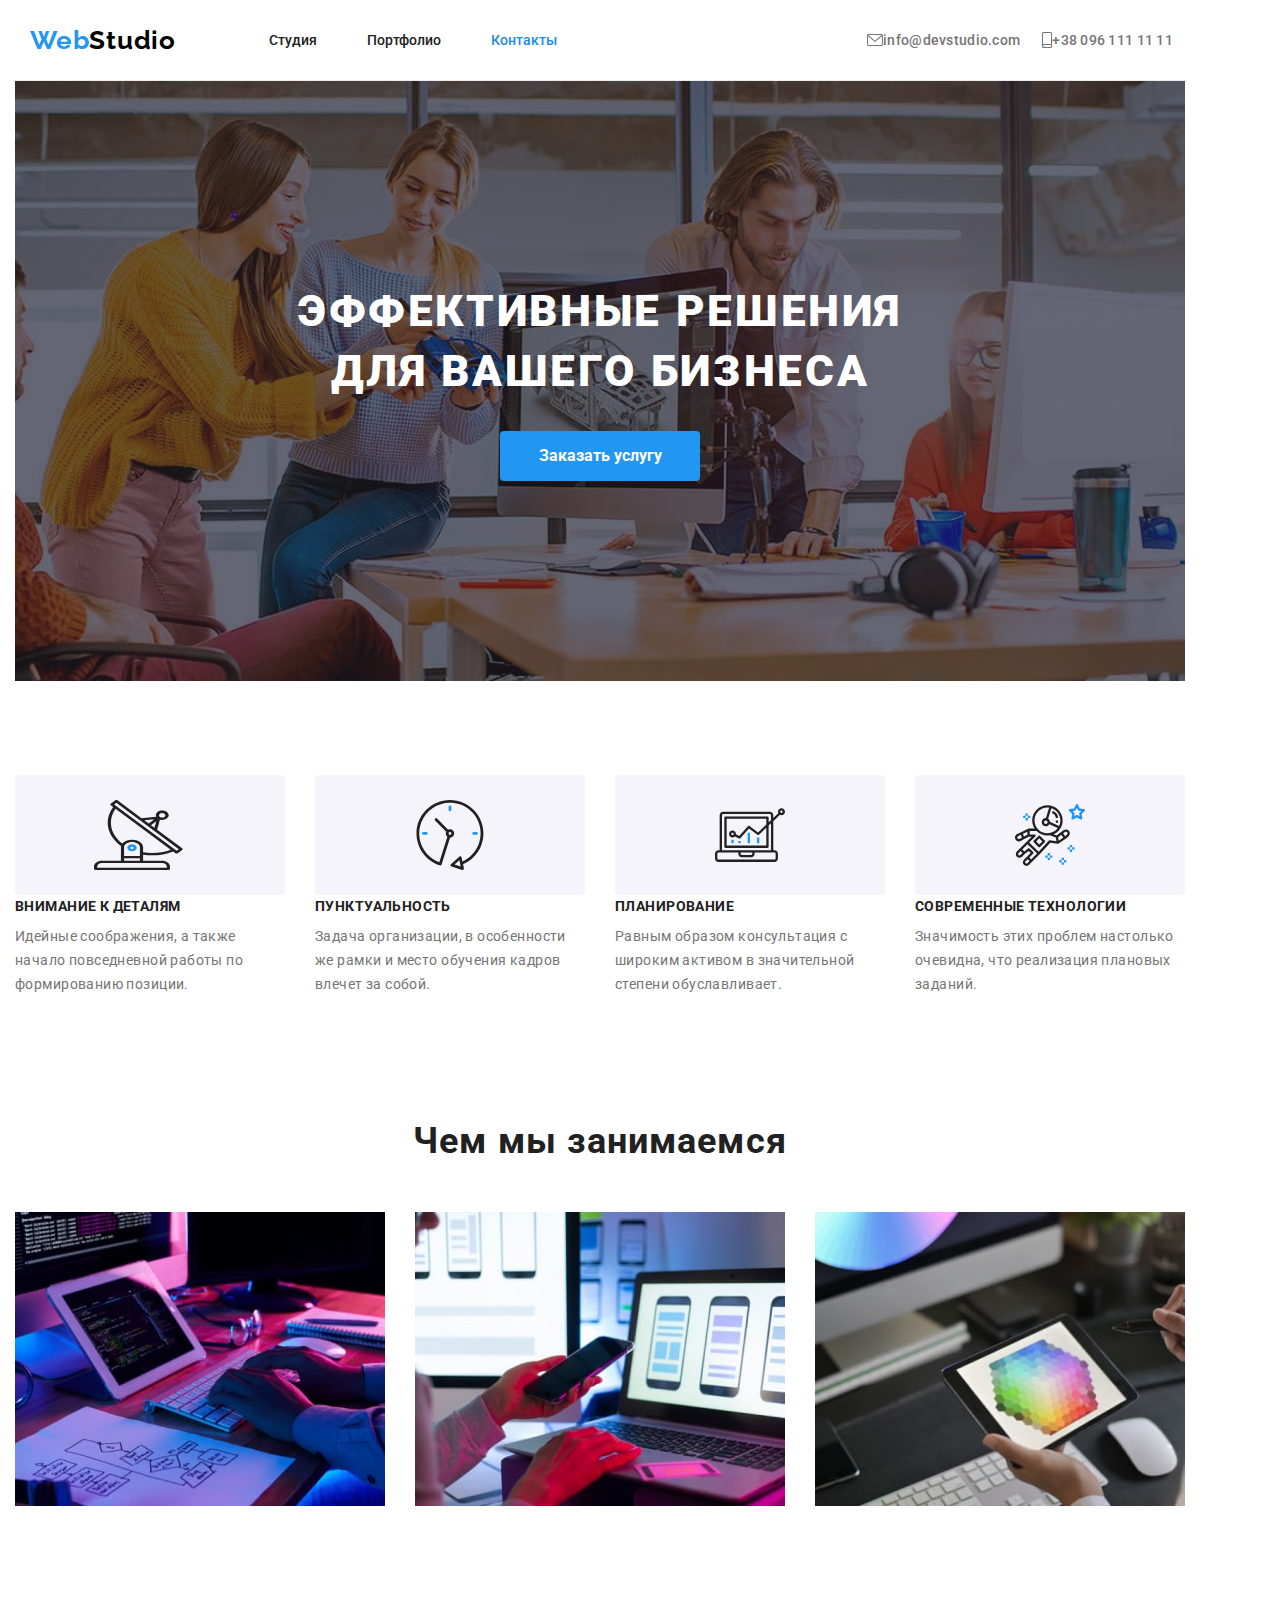
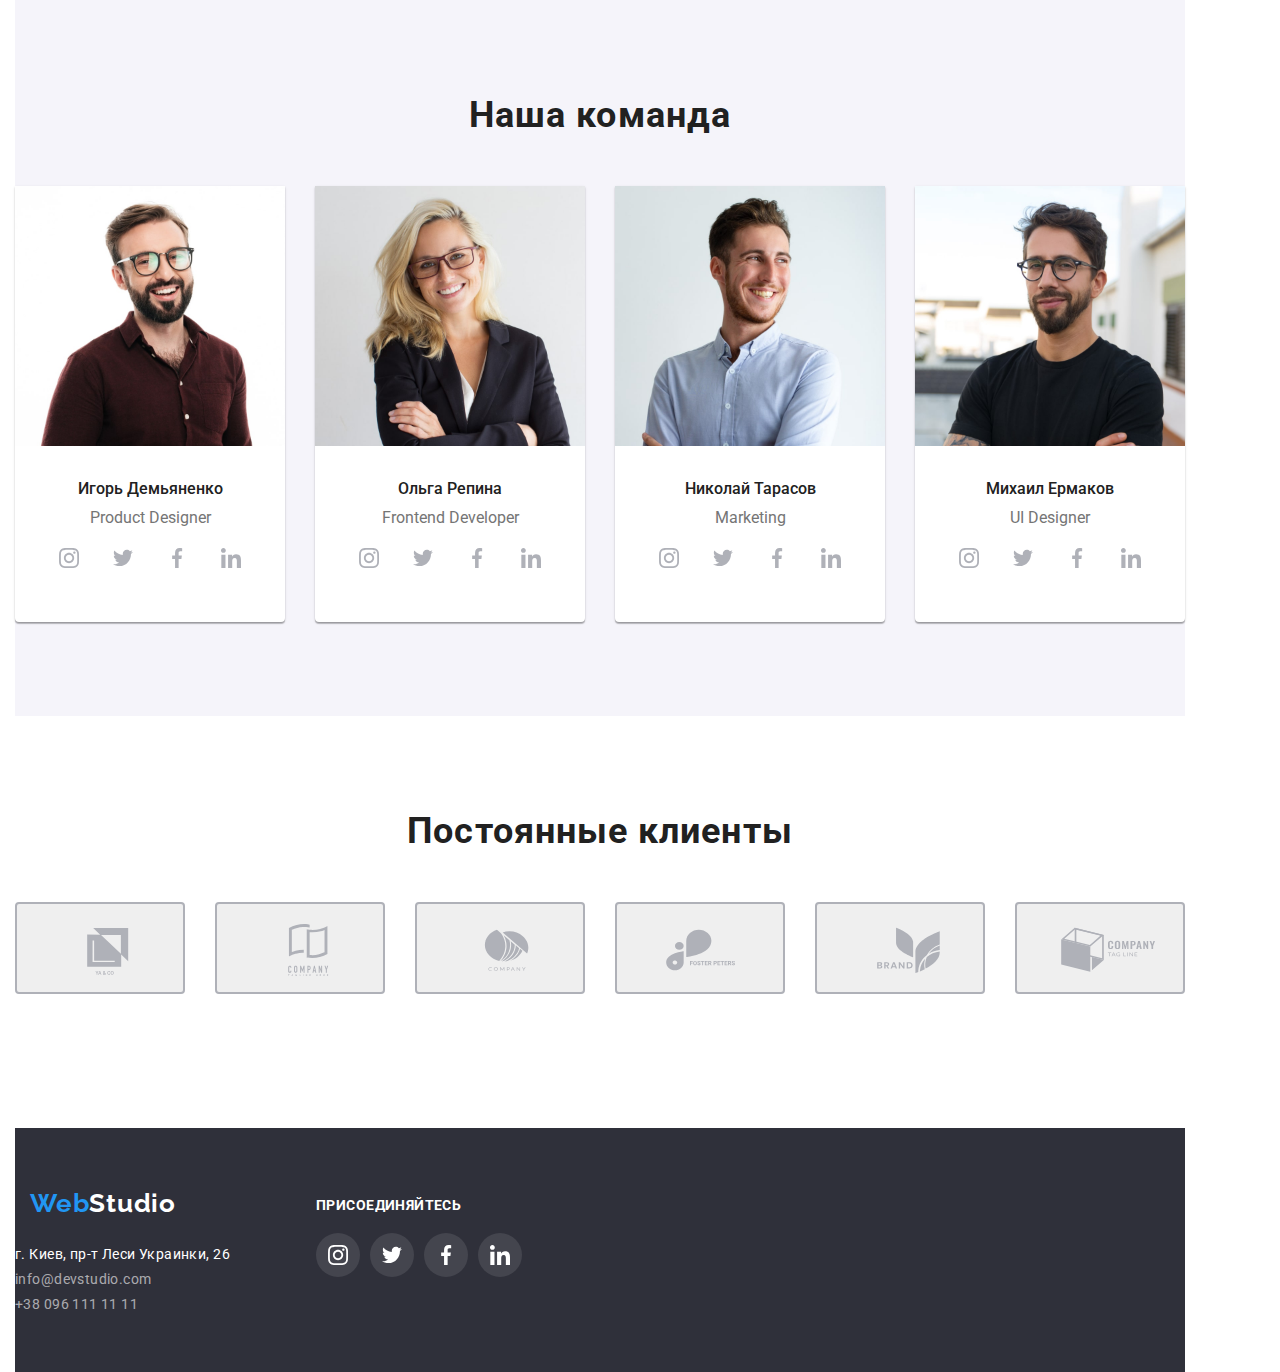
==== index.html @ c0842d00 "Update index.html" ====
<!DOCTYPE html>
<html lang="ru">
  <head>
    <meta charset="UTF-8" />
    <meta http-equiv="X-UA-Compatible" content="IE=edge" />
    <meta name="viewport" content="width=device-width, initial-scale=1.0" />
    <title>Студия</title>
    <link rel="preconnect" href="https://fonts.googleapis.com" />
    <link rel="preconnect" href="https://fonts.gstatic.com" crossorigin />
    <link
      href="https://fonts.googleapis.com/css2?family=Raleway:wght@700&family=Roboto:wght@400;500;700;900&display=swap"
      rel="stylesheet"
    />
    <link
      rel="stylesheet"
      href="https://cdnjs.cloudflare.com/ajax/libs/modern-normalize/1.1.0/modern-normalize.min.css"
      integrity="sha512-wpPYUAdjBVSE4KJnH1VR1HeZfpl1ub8YT/NKx4PuQ5NmX2tKuGu6U/JRp5y+Y8XG2tV+wKQpNHVUX03MfMFn9Q=="
      crossorigin="anonymous"
      referrerpolicy="no-referrer"
    />
    <link rel="stylesheet" href="./css/styles.css" />
    <!--<object type="image/svg+xml" data=".image/icons_old.svg" >  </object> 
    <object type="image/svg+xml" data=".image/icons.svg" >  </object>  --> 
  </head>
  <body>
    <!-- Main section -->
    <header >
  <div class="container">
    <div class="heder">
      <a
        href="https://evolver1.github.io/goit-markup-hw-04/"
        rel="noopener, noindex, nofollow"
        class="logo"
        >Web<span class="logo__text">Studio</span></a
      >
      <nav class="navigait">
        <ul class="list navigation">
          <li class="navigation__li">
            <a class="link navigation__link" href="./index.html" rel="noopener, noindex, nofollow"
              >Студия</a
            >
          </li>
          <li class="navigation__li">
            <a
              class="link navigation__link"
              href="./portfolio.html"
              rel="noopener, noindex, nofollow"
              >Портфолио</a
            >
          </li>
          <li class="navigation__li">
            <a class="link navigation__link" href="" rel="noopener, noindex, nofollow">Контакты</a>
          </li>
        </ul>
      </nav>
      <ul class="list adress">
        <li class="adress__li">
          <div class="adress__logo-char">
          <svg class="adress__logo-m" >
           <use xlink:href="./images/icons.svg#icon-envelope"> </use>
          </svg> 
          <a class="link adress__link" href="mailto:info@devstudio.com">info@devstudio.com</a>
          </div>
        </li>
        <li class="adress__li">
          <div class="adress__logo-char">
          <svg class="adress__logo-tel" >
           <use xlink:href="./images/icons.svg#icon-smartphone"> </use>
          </svg>
          <a class="link adress__link" href="tel:+380961111111">+38 096 111 11 11</a>
          </div>
        </li>
       </ul>
      </div>
      </div>
    </header>
      <main>
      <section >
        <div class="container">
          <div class="hero-ind">
        <h1 class="hero-ind__header">Эффективные решения для вашего бизнеса</h1>
        <button type="button" class="button hero-ind__button">Заказать услугу</button>
       </div>
        </div>
      </section>

      <section>
        <div class="container">
          <div class="aboutus">
        <h2 hidden class="aboutus__main-header">Скрыто</h2>
        <ul class="list aboutus__list">
          <li class="aboutus__li">
            <svg class="aboutus__logo">
           <use xlink:href="./images/icons.svg#icon-Group-1"> </use>
          </svg>
           <h3 class="aboutus__header">Внимание к деталям</h3>
            <p class="aboutus__txt">
              Идейные соображения, а также начало повседневной работы по формированию позиции.
            </p>
          </li>
          <li class="aboutus__li">
            
            <svg class="aboutus__logo">
           <use xlink:href="./images/icons.svg#icon-Group-2"> </use>
          </svg>
            <h3 class="aboutus__header">Пунктуальность</h3>
            <p class="aboutus__txt">
              Задача организации, в особенности же рамки и место обучения кадров влечет за собой.
            </p>
          </li>
          <li class="aboutus__li">
            
            <svg class="aboutus__logo">
           <use xlink:href="./images/icons.svg#icon-Group-3" > </use>
          </svg>
            <h3 class="aboutus__header">Планирование</h3>
            <p class="aboutus__txt">
              Равным образом консультация с широким активом в значительной степени обуславливает.
            </p>
          </li>
          <li class="aboutus__li">
            
          <svg class="aboutus__logo">
          <use xlink:href="./images/icons.svg#icon-Group-4"> </use>
          </svg>
            <h3 class="aboutus__header">Современные технологии</h3>
            <p class="aboutus__txt">
              Значимость этих проблем настолько очевидна, что реализация плановых заданий.
            </p>
          </li>
        </ul>
       </div>
        </div>
      </section>
      <!--sentral section-->
      <section >
        <div class="container">
          <div class="weare">
                 
        <h2 class="weare__main-header">Чем мы занимаемся</h2>
        <ul class="list weare__list">
          <li class="weare__li">
            <img
              class="image"
              src="./images/box-1-min.jpg"
              alt="Разработка программного обеспечения"
              width="370"
              height="249"
            />
          </li>
          <li class="weare__li">
            <img
              class="image"
              src="./images/box-2-min.jpg"
              alt="Тестирование мобильного приложения"
              width="370"
              height="249"
            />
          </li class="weare__li">
          <li>
            <img
              class="image"
              src="./images/box-3-min.jpg"
              alt="Работа с палитрой"
              width="370"
              height="249"
            />
          </li class="weare__li">
                </ul>
        </div>
        </div>
      </section>
      <section>
        <div class="container">
          <div class="our-team">
              <h2 class="our-team__main-header">Наша команда</h2>
        <ul class="list our-team__list">
          <li class="our-team__li">
            <img src="./images/img_1-min.jpg" alt="Игорь Демьяненко" width="270" height="260" />
            <h3 class="our-team__header">Игорь Демьяненко</h3>
            <p lang="en" class="our-team__txt">Product Designer</p>
            <div class="social-links">
            <ul class="list social-links__Button-list">
              <li class=" social-links__Button-li">
                <button type="button" class="button  social-links__button">
                  <svg class=" social-links__logo">
                  <use xlink:href="./images/icons.svg#icon-ellipse-1"> </use>
                  </svg>
                </button>
              </li>
              <li class=" social-links__Button-li">
                <button type="button" class="button  social-links__button">
                  <svg class=" social-links__logo">
                  <use xlink:href="./images/icons.svg#icon-ellipse-2"> </use>
                  </svg>
                </button>
              </li>
              <li class=" social-links__Button-li">
                <button type="button" class="button  social-links__button">
                  <svg class=" social-links__logo">
                  <use xlink:href="./images/icons.svg#icon-ellipse-3"> </use>
                  </svg>
                </button>
              </li>
              <li class=" social-links__Button-li">
                <button type="button" class="button  social-links__button">
                  <svg class=" social-links__logo">
                  <use xlink:href="./images/icons.svg#icon-ellipse-4"> </use>
                  </svg>
                </button>
              </li>
            </ul>
            </div>
          </li>
          <li class="our-team__li">
            <img src="./images/img_2-min.jpg" alt="Ольга Репина" width="270" height="260" />
            <h3 class="our-team__header">Ольга Репина</h3>
            <p lang="en" class="our-team__txt">Frontend Developer</p>
            <div class="social-links">
            <ul class="list social-links__Button-list">
              <li class=" social-links__Button-li">
                <button type="button" class="button  social-links__button">
                  <svg class=" social-links__logo">
                  <use xlink:href="./images/icons.svg#icon-ellipse-1"> </use>
                  </svg>
                </button>
              </li>
              <li class=" social-links__Button-li">
                <button type="button" class="button  social-links__button">
                  <svg class=" social-links__logo">
                  <use xlink:href="./images/icons.svg#icon-ellipse-2"> </use>
                  </svg>
                </button>
              </li>
              <li class=" social-links__Button-li">
                <button type="button" class="button  social-links__button">
                  <svg class=" social-links__logo">
                  <use xlink:href="./images/icons.svg#icon-ellipse-3"> </use>
                  </svg>
                </button>
              </li>
              <li class=" social-links__Button-li">
                <button type="button" class="button  social-links__button">
                  <svg class=" social-links__logo">
                  <use xlink:href="./images/icons.svg#icon-ellipse-4"> </use>
                  </svg>
                </button>
              </li>
            </ul>
            </div>
          </li>
          <li class="our-team__li">
            <img src="./images/img_3-min.jpg" alt="Николай Тарасов" width="270" height="260" />
            <h3 class="our-team__header">Николай Тарасов</h3>
            <p lang="en" class="our-team__txt">Marketing</p>
            <div class="social-links">
            <ul class="list social-links__Button-list">
              <li class=" social-links__Button-li">
                <button type="button" class="button  social-links__button">
                  <svg class=" social-links__logo">
                  <use xlink:href="./images/icons.svg#icon-ellipse-1"> </use>
                  </svg>
                </button>
              </li>
              <li class=" social-links__Button-li">
                <button type="button" class="button  social-links__button">
                  <svg class=" social-links__logo">
                  <use xlink:href="./images/icons.svg#icon-ellipse-2"> </use>
                  </svg>
                </button>
              </li>
              <li class=" social-links__Button-li">
                <button type="button" class="button  social-links__button">
                  <svg class=" social-links__logo">
                  <use xlink:href="./images/icons.svg#icon-ellipse-3"> </use>
                  </svg>
                </button>
              </li>
              <li class=" social-links__Button-li">
                <button type="button" class="button  social-links__button">
                  <svg class=" social-links__logo">
                  <use xlink:href="./images/icons.svg#icon-ellipse-4"> </use>
                  </svg>
                </button>
              </li>
            </ul>
            </div>
          </li>
          <li class="our-team__li">
            <img src="./images/img_4-min.jpg" alt="Михаил Ермаков" width="270" height="260" />
            <h3 class="our-team__header">Михаил Ермаков</h3>
            <p lang="en" class="our-team__txt">UI Designer</p>
            <div class="social-links">
            <ul class="list social-links__Button-list">
              <li class=" social-links__Button-li">
                <button type="button" class="button  social-links__button">
                  <svg class=" social-links__logo">
                  <use xlink:href="./images/icons.svg#icon-ellipse-1"> </use>
                  </svg>
                </button>
              </li>
              <li class=" social-links__Button-li">
                <button type="button" class="button  social-links__button">
                  <svg class=" social-links__logo">
                  <use xlink:href="./images/icons.svg#icon-ellipse-2"> </use>
                  </svg>
                </button>
              </li>
              <li class=" social-links__Button-li">
                <button type="button" class="button  social-links__button">
                  <svg class=" social-links__logo">
                  <use xlink:href="./images/icons.svg#icon-ellipse-3"> </use>
                  </svg>
                </button>
              </li>
              <li class=" social-links__Button-li">
                <button type="button" class="button  social-links__button">
                  <svg class=" social-links__logo">
                  <use xlink:href="./images/icons.svg#icon-ellipse-4"> </use>
                  </svg>
                </button>
              </li>
            </ul>
            </div>
          </li>
        </ul>
        </div>
        </div>
      </section>
      <section>
        <div class="container">
          <div class="our-clents">
            <h2 class="our-clents__main-header">Постоянные клиенты</h2>
            <ul class="list our-clents__Button-list">
              <li class="our-clents__Button-li">
                <button type="button" class="button our-clents__button">
                  <svg class="our-clents__logo">
                  <use xlink:href="./images/icons.svg#icon-Client-1"> </use>
                  </svg>
                </button>
              </li>
              <li class="our-clents__Button-li">
                <button type="button" class="button our-clents__button">
                  <svg class="our-clents__logo">
                  <use xlink:href="./images/icons.svg#icon-Client-2"> </use>
                  </svg>
                </button>
              </li>
              <li class="our-clents__Button-li">
                <button type="button" class="button our-clents__button">
                  <svg class="our-clents__logo">
                  <use xlink:href="./images/icons.svg#icon-Client-3"> </use>
                  </svg>
                </button>
              </li>
              <li class="our-clents__Button-li">
                <button type="button" class="button our-clents__button">
                  <svg class="our-clents__logo">
                  <use xlink:href="./images/icons.svg#icon-Client-4"> </use>
                  </svg>
                </button>
              </li>
              <li class="our-clents__Button-li">
                <button type="button" class="button our-clents__button">
                  <svg class="our-clents__logo">
                  <use xlink:href="./images/icons.svg#icon-Client-5"> </use>
                  </svg>
                </button>
              </li>
              <li class="our-clents__Button-li">
                <button type="button" class="button our-clents__button">
                  <svg class="our-clents__logo">
                  <use xlink:href="./images/icons.svg#icon-Client-6"> </use>
                  </svg>
                </button>
              </li>
            </ul>
            </div>
              </div>
      </section>
    </main>
    <footer>
      <div class="container">
         <Div class="futer-sec">
           <Div class="futer-sec__cont">
           <Div class="futer-sec__adr-cont">
       <a
        href="https://evolver1.github.io/goit-markup-hw-04/"
        rel="noopener, noindex, nofollow"
        class="logo"
        >Web<span class="logo__text-footer">Studio</span></a
      >
      <address class="adr">
        <ul class="list adress-foot">
          <li class="adress-foot__li">
            <a
              class="link adress-foot__adr"
              href="https://goo.gl/maps/tgrZYvGDTSjo1i289"
              target="_blank"
              rel="noopener, noindex, nofollow"
              >г. Киев, пр-т Леси Украинки, 26
            </a>
          </li>
          <li class="adress-foot__li">
            <a class="link adress-foot__link" href="mailto:info@devstudio.com"
              >info@devstudio.com</a
            >
          </li>
          <li class="adress-foot__li">
            <a class="link adress-foot__link" href="tel:+380961111111">+38 096 111 11 11</a>
          </li>
        </ul>
      </address>
      </Div>

          <div class="social-links-foot">
            <h2 class="social-links-foot__header" >присоединяйтесь</h2>
            <ul class="list social-links-foot__Button-list">
              <li class=" social-links-foot__Button-li">
                <button type="button" class="button  social-links-foot__button">
                  <svg class=" social-links-foot__logo">
                  <use xlink:href="./images/icons.svg#icon-ellipse-1"> </use>
                  </svg>
                </button>
              </li>
              <li class=" social-links-foot__Button-li">
                <button type="button" class="button  social-links-foot__button">
                  <svg class=" social-links-foot__logo">
                  <use xlink:href="./images/icons.svg#icon-ellipse-2"> </use>
                  </svg>
                </button>
              </li>
              <li class=" social-links-foot__Button-li">
                <button type="button" class="button  social-links-foot__button">
                  <svg class=" social-links-foot__logo">
                  <use xlink:href="./images/icons.svg#icon-ellipse-3"> </use>
                  </svg>
                </button>
              </li>
              <li class=" social-links-foot__Button-li">
                <button type="button" class="button  social-links-foot__button">
                  <svg class=" social-links-foot__logo">
                  <use xlink:href="./images/icons.svg#icon-ellipse-4"> </use>
                  </svg>
                </button>
              </li>
            </ul>
            </Div>
          </div>
          </Div>
      </div>
    </footer>
  </body>
</html>
---- css/styles.css ----
:root {
  --nav-links-color: #212121;
  --contact-links-color: #757575;
  --focus-color: #2196f3;
  --button-txt-focus-col: #ffffff;
  --logo-color: #000000;
  --hero-backgr: #2f303a;
  --our-team-backgr: #f5f4fa;
  --footr-link: rgba(255, 255, 255, 0.6);
  --button-hiro-focus: #188ce8;
  --border-line: #ececec;
  --ico-color: #afb1b8;
  --social-links-foot_color: rgba(255, 255, 255, 0.1);
}
html {
  box-sizing: border-box;
}
*,
*::before,
*::after {
  box-sizing: inherit;
}

Body {
  font-family: 'Roboto', sans-serif;
  color: var(--contact-links-color);
  font-size: 14px;
  font-weight: 400;
  margin: 0;
}
/* background-color: var(--button-txt-focus-col); */

h1 {
  margin: 0px 0px 0px 0px;
}
h2 {
  margin: 0px 0px 0px 0px;
}
h3 {
  margin: 0px 0px 0px 0px;
}
h4 {
  margin: 0px 0px 0px 0px;
}
p {
  margin: 0px 0px 0px 0px;
}

section {
  margin: 0px 0px 0px 0px;
}

.container {
  width: 1200px;
  margin: 0 0;
  padding-left: 15px;
  padding-right: 15px;
}

.link {
  text-decoration: none;
}

.list {
  list-style-type: none;
  padding: 0;
  margin: 0;
}

.image {
  display: block;
  max-width: 100%;
  height: auto;
}

.button {
  cursor: pointer;
  font-family: 'Roboto';
  border: none;
  text-decoration: none;
  display: inline-block;
  font-style: normal;
  font-size: 16px;
  text-align: center;
  border-radius: 4px;
  transition-duration: 0.4s;
}

.heder {
  display: flex;
  flex-direction: row;
  align-items: center;
  border-bottom: 1px solid var(--border-line);
}

.heder:last-child {
  margin-left: auto;
}

.adress {
  display: flex;
  flex-direction: row;
  align-items: center;
  text-decoration: none;
  font-style: normal;
  margin-left: auto;
}

.adress__li {
  margin-right: 12px;
}

.adress__link {
  color: var(--contact-links-color);
  font-weight: 500;
  letter-spacing: 0.02em;
}
.adress__logo-char {
  display: flex;
  align-items: center;
}

.adress__logo-m {
  width: 16px;
  height: 12px;
  fill: var(--contact-links-color);
  margin-left: 10px;
}

.adress__logo-tel {
  width: 10px;
  height: 16px;
  fill: var(--contact-links-color);
  margin-left: 10px;
}

.adress__link:hover,
.adress__link:focus {
  color: var(--focus-color);
}

.adress__link:visited {
  color: var(--button-hiro-focus);
}

.adress-footer {
}

.navigait {
  display: flex;
}

.navigation {
  display: flex;
  flex-direction: row;
  align-items: center;
}

.navigation__li {
  margin-right: 50px;
}

.navigation__li:last-child {
  margin-right: 0px;
}

.navigation__link {
  display: block;
  color: var(--nav-links-color);
  font-weight: 500;
  padding-top: 32px;
  padding-bottom: 32px;
}

.navigation__link:hover,
.navigation__link:focus {
  color: var(--focus-color);
}

.navigation__link:visited {
  color: var(--button-hiro-focus);
}

.hero-ind {
  background-image: linear-gradient(rgba(47, 48, 58, 0.4), rgba(47, 48, 58, 0.4)),
    url('/images/hero-min.jpg');
  background-position: center;
  background-size: 1600px;
  text-align: center;
  padding-top: 200px;
  padding-bottom: 200px;
}

.hero-ind__header {
  width: 696px;
  font-weight: 900;
  font-size: 44px;
  line-height: 60px;
  letter-spacing: 0.06em;
  text-transform: uppercase;
  color: var(--button-txt-focus-col);
  text-transform: uppercase;
  margin-bottom: 30px;
  margin-left: auto;
  margin-right: auto;
}

.hero-ind__button {
  width: 200px;
  height: 50px;
  background: var(--focus-color);
  color: var(--button-txt-focus-col);
  font-weight: 700;
  line-height: 30px;
}

.hero-ind__button:hover,
.hero-ind__button:focus {
  background: var(--button-hiro-focus);
  color: var(--nav-links-color);
}

.weare {
  padding-bottom: 94px;
  padding-top: 0px;
}
.weare__main-header {
  font-weight: 700;
  font-size: 36px;
  line-height: 42px;
  letter-spacing: 0.03em;
  color: var(--nav-links-color);
  text-align: center;
  margin-bottom: 50px;
}

.weare__list {
  display: flex;
  align-items: center;
}

.weare__li {
  margin-right: 30px;
}

.weare__li:last-child {
  margin-right: auto;
}

.aboutus {
  padding-top: 94px;
  padding-bottom: 94px;
}

.aboutus__logo-cont {
}

.aboutus__logo {
  height: 120px;
  width: 270px;
}

.aboutus__list {
  display: flex;
  flex-direction: row;
  align-items: center;
}
.aboutus__list:last-child {
  margin-right: auto;
}
.aboutus__header {
  font-weight: 700;
  font-size: 14px;
  line-height: 16px;
  letter-spacing: 0.03em;
  text-transform: uppercase;
  color: var(--nav-links-color);
  text-transform: uppercase;
  margin-bottom: 10px;
}
.aboutus__txt {
  line-height: 24px;
  letter-spacing: 0.03em;
}
.aboutus__li {
  margin-right: 30px;
  height: 251px;
  width: 270px;
}
.aboutus__li:last-child {
  margin-right: auto;
}

.our-team {
  background-color: var(--our-team-backgr);
  padding-top: 94px;
  padding-bottom: 94px;
}
.our-team__list {
  display: flex;
  flex-direction: row;
  align-items: center;
}
.our-team__li {
  background-color: var(--button-txt-focus-col);
  margin-right: 30px;
  padding-bottom: 30px;
  box-shadow: 0px 1px 3px rgba(0, 0, 0, 0.12), 0px 1px 1px rgba(0, 0, 0, 0.14),
    0px 2px 1px rgba(0, 0, 0, 0.2);
  border-radius: 0px 0px 4px 4px;
}
.our-team__li:last-child {
  margin-right: auto;
}

.our-team__main-header {
  font-weight: 700;
  font-size: 36px;
  line-height: 42px;
  text-align: center;
  letter-spacing: 0.03em;
  color: var(--nav-links-color);
  margin-bottom: 50px;
}

.our-team__header {
  font-weight: 500;
  font-size: 16px;
  line-height: 19px;
  color: var(--nav-links-color);
  text-align: center;
  margin-top: 30px;
}

.our-team__txt {
  font-size: 16px;
  line-height: 19px;
  text-align: center;
  margin-top: 10px;
}

.our-clents {
  padding-top: 94px;
  padding-bottom: 94px;
}

.our-clents__main-header {
  font-weight: 700;
  font-size: 36px;
  line-height: 42px;
  text-align: center;
  letter-spacing: 0.03em;
  color: var(--nav-links-color);
  margin-bottom: 50px;
}

.our-clents__Button-list {
  display: flex;
  align-items: center;
  margin-bottom: 34px;
}
.our-clents__Button-li {
  margin-right: 30px;
}

.our-clents__Button-li:first-child {
  margin-left: auto;
}

.our-clents__Button-li:last-child {
  margin-right: auto;
}

.our-clents__logo {
  width: 170px;
  height: 92px;
  fill: var(--ico-color);
  transition-duration: 0.4s;
}

.our-clents__logo:hover {
  fill: var(--focus-color);
}
.our-clents__button {
  width: 170px;
  height: 92px;
  border: 2px solid var(--ico-color);
}

.our-clents__button:hover,
.our-clents__button:focus {
  border: 2px solid var(--focus-color);
}

/* Social-links */

.social-links {
  padding-top: 9px;
  padding-bottom: 9px;
}

.social-links__Button-list {
  display: flex;
  align-items: center;
  /* margin-bottom: 34px; */
}
.social-links__Button-li {
  margin-right: 10px;
}

.social-links__Button-li:first-child {
  margin-left: auto;
}

.social-links__Button-li:last-child {
  margin-right: auto;
}

.social-links__logo {
  width: 44px;
  height: 44px;
  fill: var(--ico-color);
  transition-duration: 0.4s;
}

.social-links__logo:hover {
  fill: var(--button-txt-focus-col);
}
.social-links__button {
  width: 44px;
  height: 44px;
  border-radius: 22px;
  padding: 0px 0px;
  background-color: var(--button-txt-focus-col);
}

.social-links__button:hover,
.social-links__button:focus {
  background-color: var(--focus-color);
}

/*.our-progects {
}*/

.our-progects {
  padding-top: 94px;
  padding-bottom: 94px;
}

.our-progects__Button-list {
  display: flex;
  align-items: center;
  margin-bottom: 34px;
}
.our-progects__Button-li {
  margin-right: 8px;
}

.our-progects__Button-li:first-child {
  margin-left: auto;
}

.our-progects__Button-li:last-child {
  margin-right: auto;
}
.our-progects__body {
  display: flex;
  flex-direction: column;
}

.our-progects__button {
  font-weight: 500;
  padding: 6px 22px;
  line-height: 26px;
}

.our-progects__button:hover,
.our-progects__button:focus {
  background: var(--focus-color);
  color: var(--button-txt-focus-col);
}

.our-progects__img-list {
  display: flex;
  flex-direction: row;
  margin-bottom: 30px;
}

.our-progects__img-list:last-child {
  margin-bottom: 0px;
}

.our-progects__img-li {
  height: 370px;
  width: 404px;
  margin-right: 30px;
}
.our-progects__img-li:last-child {
  margin-right: auto;
}

.our-progects__header {
  font-weight: 700;
  font-size: 18px;
  line-height: 36px;
  letter-spacing: 0.06em;
  color: var(--nav-links-color);
  margin-top: 20px;
}
.our-progects__txt {
  font-size: 16px;
  line-height: 30px;
  margin-top: 4px;
}

.logo {
  font-family: 'Raleway';
  font-style: normal;
  font-weight: 700;
  font-size: 26px;
  line-height: 31px;
  letter-spacing: 0.03em;
  color: var(--focus-color);
  text-decoration: none;
  display: flex;
  margin-right: 93px;
  margin-left: 15px;
}
.logo__text {
  color: var(--logo-color);
}

.logo__text-footer {
  color: var(--button-txt-focus-col);
}

/* futer-sec__cont */

.futer-sec {
  background-color: var(--hero-backgr);
  padding-top: 60px;
  padding-bottom: 60px;
}
.futer-sec__cont {
  display: flex;
  flex-direction: row;
}

.futer-sec__adr-cont {
  width: 231px;
  margin-right: 70px;
}

.adr {
  text-decoration: none;
  font-style: normal;
  letter-spacing: 0.03em;
  padding-top: 27px;
}

.adress-foot__link {
  color: var(--footr-link);
}

.adress-foot__link:hover,
.adress-foot__link:focus {
  color: var(--focus-color);
}

.adress-foot__adr {
  color: var(--button-txt-focus-col);
}

.adress-foot__adr:hover,
.adress-foot__adr:focus {
  color: var(--focus-color);
}

.nav-links {
  list-style-type: none;
}
.adress-foot__li {
  margin-bottom: 9px;
}
.adress-foot__li:last-child {
  margin-bottom: auto;
}

/* Social-links-foot */

.social-links-foot {
  padding-top: 9px;
  padding-bottom: 9px;
  width: 206px;
}

.social-links-foot__header {
  font-weight: 700;
  font-size: 14px;
  line-height: 16px;
  letter-spacing: 0.03em;
  text-transform: uppercase;
  color: var(--button-txt-focus-col);
  margin-bottom: 20px;
}

.social-links-foot__Button-list {
  display: flex;
  align-items: center;
  /* margin-bottom: 34px; */
}
.social-links-foot__Button-li {
  margin-right: 10px;
}

.social-links-foot__Button-li:first-child {
  margin-left: auto;
}

.social-links-foot__Button-li:last-child {
  margin-right: auto;
}

.social-links-foot__logo {
  width: 44px;
  height: 44px;
  fill: var(--button-txt-focus-col);
  transition-duration: 0.4s;
}

/* .social-links-foot__logo:hover {
  fill: var(--button-txt-focus-col);
} */
.social-links-foot__button {
  width: 44px;
  height: 44px;
  border-radius: 22px;
  padding: 0px 0px;
  background-color: var(--social-links-foot_color);
}

.social-links-foot__button:hover,
.social-links-foot__button:focus {
  background-color: var(--focus-color);
}
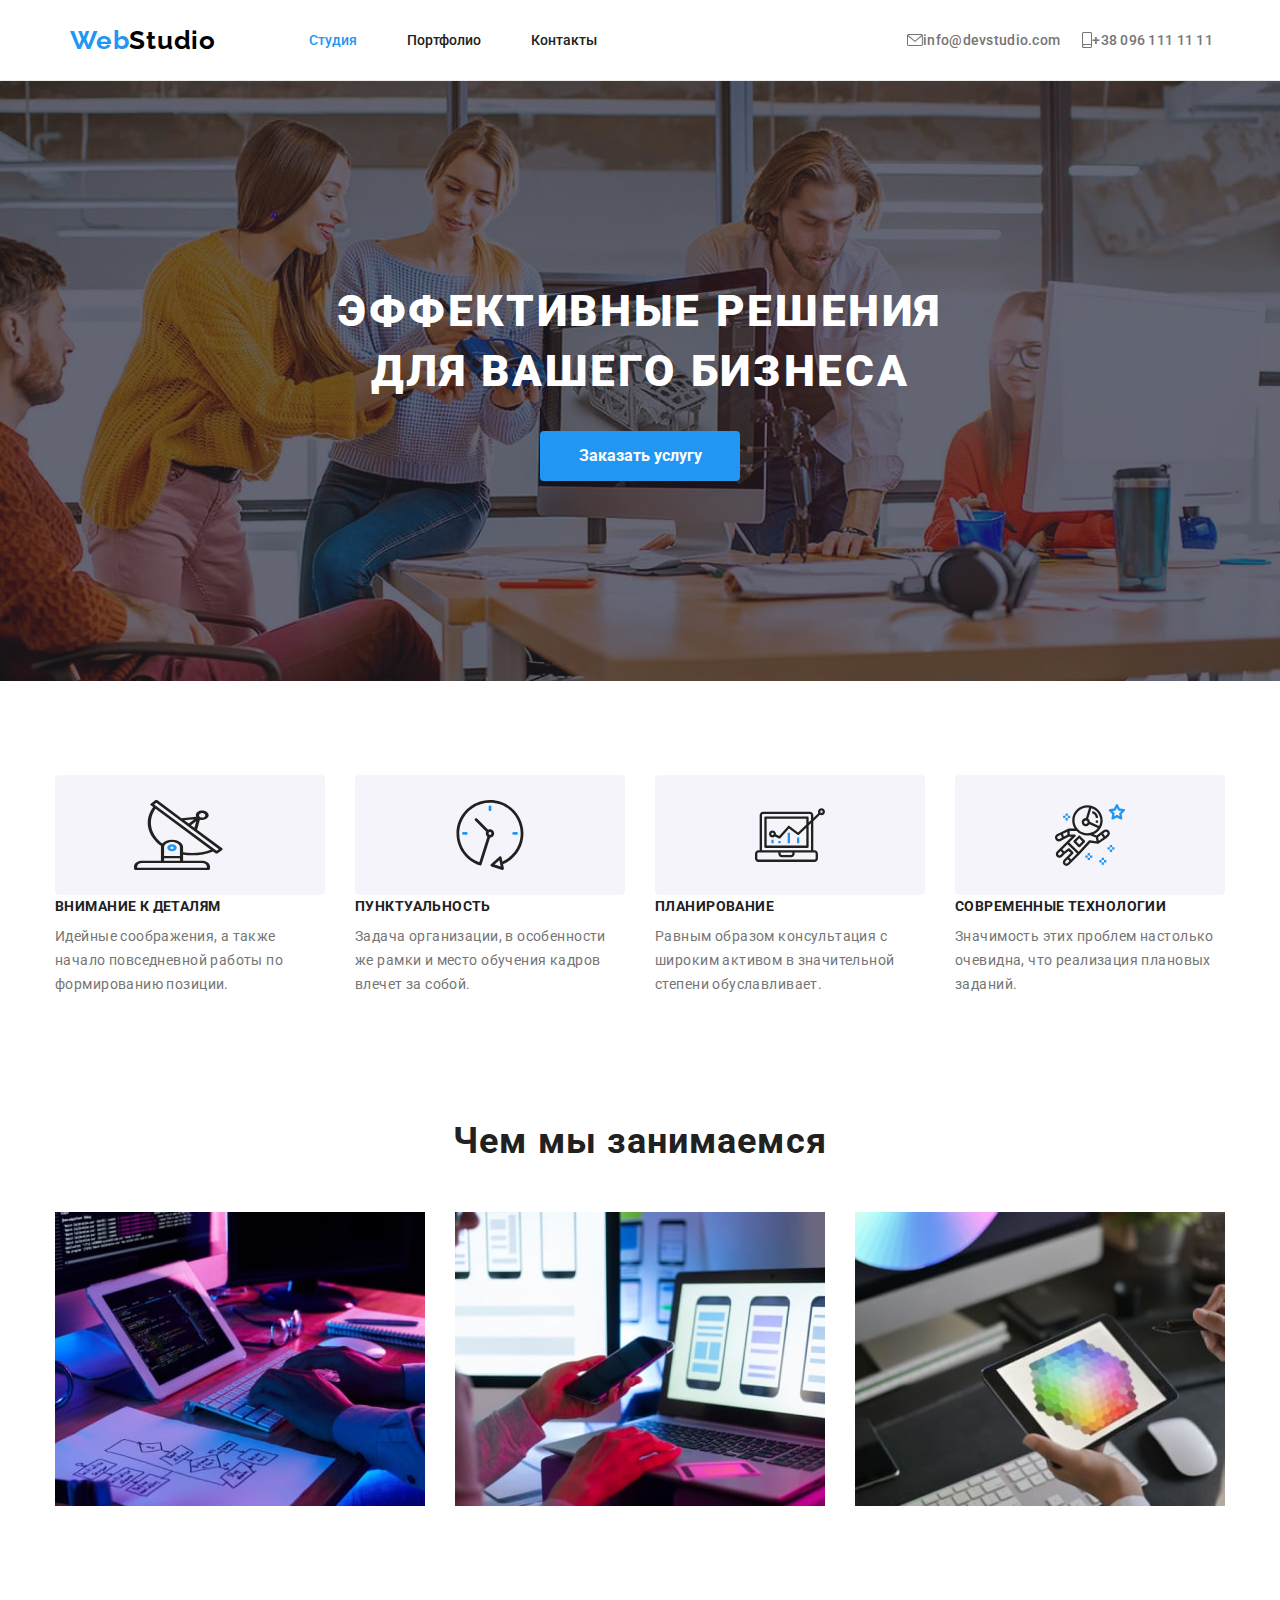
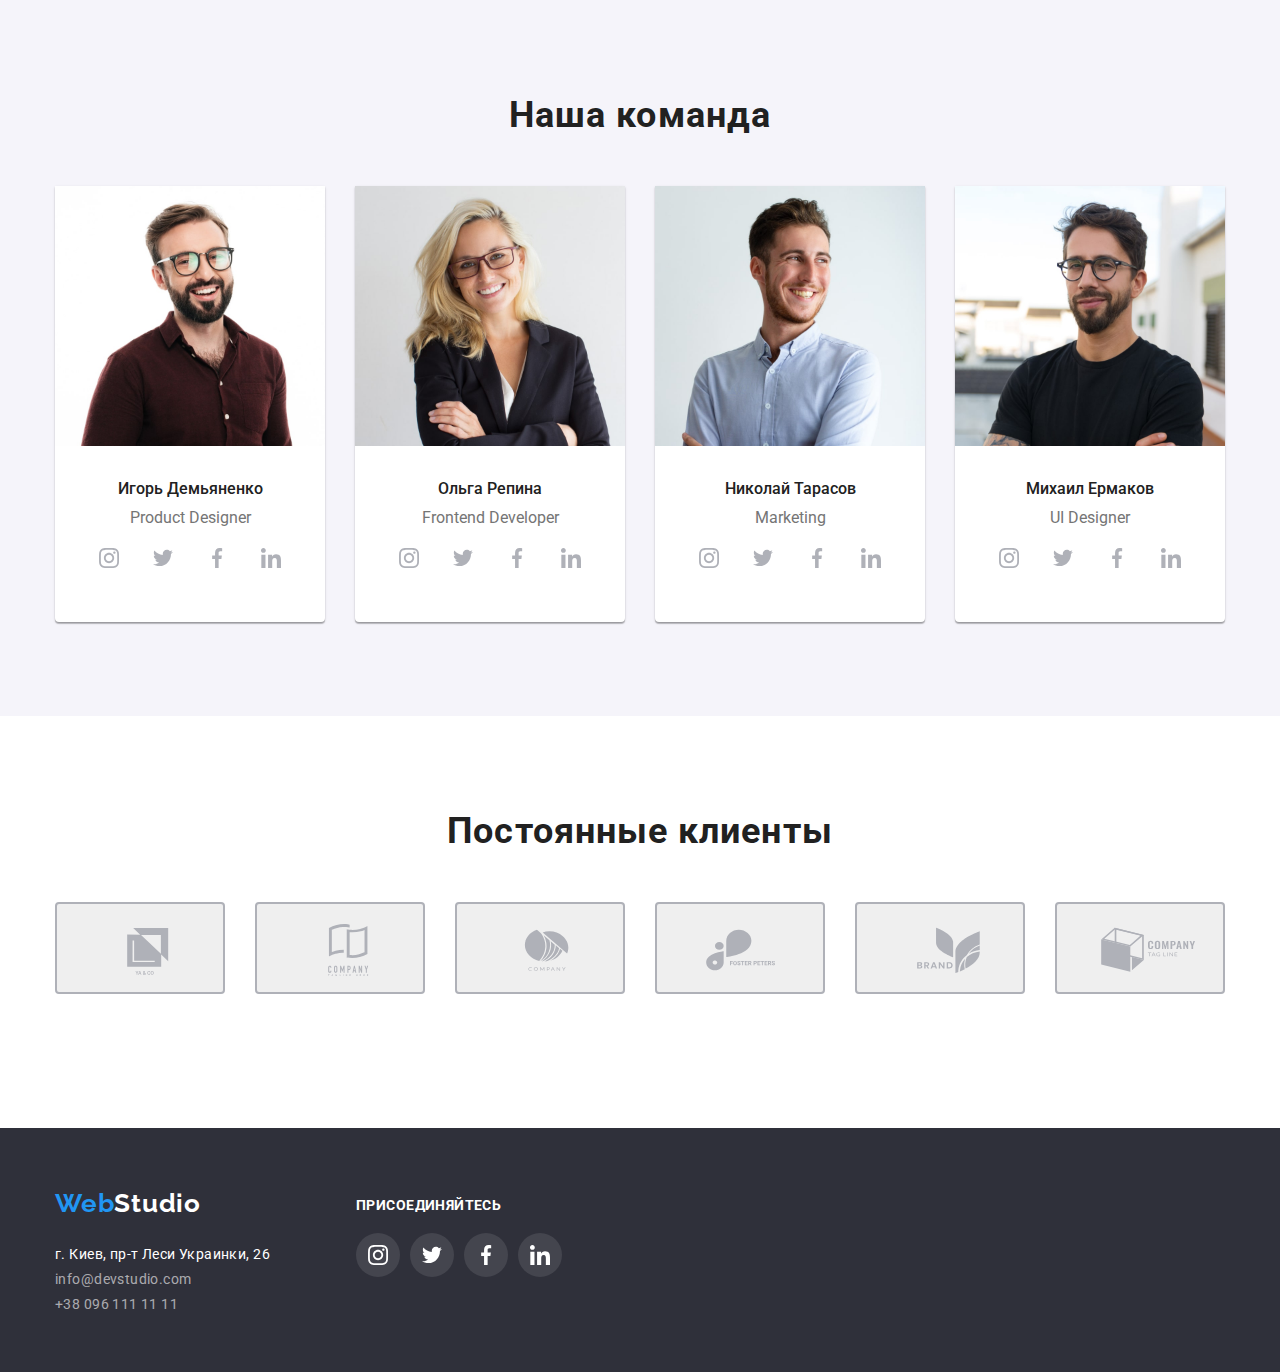
==== commit 846557cb: "2nd init" ====
--- a/index.html
+++ b/index.html
@@ -20,311 +20,304 @@
     />
     <link rel="stylesheet" href="./css/styles.css" />
     <!--<object type="image/svg+xml" data=".image/icons_old.svg" >  </object> 
-    <object type="image/svg+xml" data=".image/icons.svg" >  </object>  --> 
+    <object type="image/svg+xml" data=".image/icons.svg" >  </object>  -->
   </head>
   <body>
     <!-- Main section -->
-    <header >
-  <div class="container">
-    <div class="heder">
-      <a
-        href="https://evolver1.github.io/goit-markup-hw-04/"
-        rel="noopener, noindex, nofollow"
-        class="logo"
-        >Web<span class="logo__text">Studio</span></a
-      >
-      <nav class="navigait">
-        <ul class="list navigation">
-          <li class="navigation__li">
-            <a class="link navigation__link" href="./index.html" rel="noopener, noindex, nofollow"
-              >Студия</a
-            >
-          </li>
-          <li class="navigation__li">
-            <a
-              class="link navigation__link"
-              href="./portfolio.html"
-              rel="noopener, noindex, nofollow"
-              >Портфолио</a
-            >
-          </li>
-          <li class="navigation__li">
-            <a class="link navigation__link" href="" rel="noopener, noindex, nofollow">Контакты</a>
-          </li>
-        </ul>
-      </nav>
-      <ul class="list adress">
-        <li class="adress__li">
-          <div class="adress__logo-char">
-          <svg class="adress__logo-m" >
-           <use xlink:href="./images/icons.svg#icon-envelope"> </use>
-          </svg> 
-          <a class="link adress__link" href="mailto:info@devstudio.com">info@devstudio.com</a>
-          </div>
-        </li>
-        <li class="adress__li">
-          <div class="adress__logo-char">
-          <svg class="adress__logo-tel" >
-           <use xlink:href="./images/icons.svg#icon-smartphone"> </use>
-          </svg>
-          <a class="link adress__link" href="tel:+380961111111">+38 096 111 11 11</a>
-          </div>
-        </li>
-       </ul>
-      </div>
+    <header class="heder">
+      <div class="container">
+        <div class="heder__flex">
+          <a
+            href="https://evolver1.github.io/goit-markup-hw-04/"
+            rel="noopener, noindex, nofollow"
+            class="logo"
+            >Web<span class="logo__text">Studio</span></a
+          >
+          <nav class="navigait">
+            <ul class="list navigation">
+              <li class="navigation__li">
+                <a
+                  class="link navigation__link-ac"
+                  href="./index.html"
+                  rel="noopener, noindex, nofollow"
+                  >Студия</a
+                >
+              </li>
+              <li class="navigation__li">
+                <a
+                  class="link navigation__link"
+                  href="./portfolio.html"
+                  rel="noopener, noindex, nofollow"
+                  >Портфолио</a
+                >
+              </li>
+              <li class="navigation__li">
+                <a class="link navigation__link" href="" rel="noopener, noindex, nofollow"
+                  >Контакты</a
+                >
+              </li>
+            </ul>
+          </nav>
+          <ul class="list adress">
+            <li class="adress__li">
+              <div class="adress__logo-char">
+                <svg class="adress__logo-m">
+                  <use xlink:href="./images/icons.svg#icon-envelope"></use>
+                </svg>
+                <a class="link adress__link" href="mailto:info@devstudio.com">info@devstudio.com</a>
+              </div>
+            </li>
+            <li class="adress__li">
+              <div class="adress__logo-char">
+                <svg class="adress__logo-tel">
+                  <use xlink:href="./images/icons.svg#icon-smartphone"></use>
+                </svg>
+                <a class="link adress__link" href="tel:+380961111111">+38 096 111 11 11</a>
+              </div>
+            </li>
+          </ul>
+        </div>
       </div>
     </header>
-      <main>
-      <section >
+    <main>
+      <section class="hero-ind">
         <div class="container">
-          <div class="hero-ind">
-        <h1 class="hero-ind__header">Эффективные решения для вашего бизнеса</h1>
-        <button type="button" class="button hero-ind__button">Заказать услугу</button>
-       </div>
+          <h1 class="hero-ind__header">Эффективные решения для вашего бизнеса</h1>
+          <button type="button" class="button hero-ind__button">Заказать услугу</button>
         </div>
       </section>
 
-      <section>
+      <section class="aboutus">
         <div class="container">
-          <div class="aboutus">
-        <h2 hidden class="aboutus__main-header">Скрыто</h2>
-        <ul class="list aboutus__list">
-          <li class="aboutus__li">
-            <svg class="aboutus__logo">
-           <use xlink:href="./images/icons.svg#icon-Group-1"> </use>
-          </svg>
-           <h3 class="aboutus__header">Внимание к деталям</h3>
-            <p class="aboutus__txt">
-              Идейные соображения, а также начало повседневной работы по формированию позиции.
-            </p>
-          </li>
-          <li class="aboutus__li">
-            
-            <svg class="aboutus__logo">
-           <use xlink:href="./images/icons.svg#icon-Group-2"> </use>
-          </svg>
-            <h3 class="aboutus__header">Пунктуальность</h3>
-            <p class="aboutus__txt">
-              Задача организации, в особенности же рамки и место обучения кадров влечет за собой.
-            </p>
-          </li>
-          <li class="aboutus__li">
-            
-            <svg class="aboutus__logo">
-           <use xlink:href="./images/icons.svg#icon-Group-3" > </use>
-          </svg>
-            <h3 class="aboutus__header">Планирование</h3>
-            <p class="aboutus__txt">
-              Равным образом консультация с широким активом в значительной степени обуславливает.
-            </p>
-          </li>
-          <li class="aboutus__li">
-            
-          <svg class="aboutus__logo">
-          <use xlink:href="./images/icons.svg#icon-Group-4"> </use>
-          </svg>
-            <h3 class="aboutus__header">Современные технологии</h3>
-            <p class="aboutus__txt">
-              Значимость этих проблем настолько очевидна, что реализация плановых заданий.
-            </p>
-          </li>
-        </ul>
-       </div>
+          <h2 hidden class="aboutus__main-header">Скрыто</h2>
+          <ul class="list aboutus__list">
+            <li class="aboutus__li">
+              <svg class="aboutus__logo">
+                <use xlink:href="./images/icons.svg#icon-Group-1"></use>
+              </svg>
+              <h3 class="aboutus__header">Внимание к деталям</h3>
+              <p class="aboutus__txt">
+                Идейные соображения, а также начало повседневной работы по формированию позиции.
+              </p>
+            </li>
+            <li class="aboutus__li">
+              <svg class="aboutus__logo">
+                <use xlink:href="./images/icons.svg#icon-Group-2"></use>
+              </svg>
+              <h3 class="aboutus__header">Пунктуальность</h3>
+              <p class="aboutus__txt">
+                Задача организации, в особенности же рамки и место обучения кадров влечет за собой.
+              </p>
+            </li>
+            <li class="aboutus__li">
+              <svg class="aboutus__logo">
+                <use xlink:href="./images/icons.svg#icon-Group-3"></use>
+              </svg>
+              <h3 class="aboutus__header">Планирование</h3>
+              <p class="aboutus__txt">
+                Равным образом консультация с широким активом в значительной степени обуславливает.
+              </p>
+            </li>
+            <li class="aboutus__li">
+              <svg class="aboutus__logo">
+                <use xlink:href="./images/icons.svg#icon-Group-4"></use>
+              </svg>
+              <h3 class="aboutus__header">Современные технологии</h3>
+              <p class="aboutus__txt">
+                Значимость этих проблем настолько очевидна, что реализация плановых заданий.
+              </p>
+            </li>
+          </ul>
         </div>
       </section>
       <!--sentral section-->
-      <section >
+      <section class="weare">
         <div class="container">
-          <div class="weare">
-                 
-        <h2 class="weare__main-header">Чем мы занимаемся</h2>
-        <ul class="list weare__list">
-          <li class="weare__li">
-            <img
-              class="image"
-              src="./images/box-1-min.jpg"
-              alt="Разработка программного обеспечения"
-              width="370"
-              height="249"
-            />
-          </li>
-          <li class="weare__li">
-            <img
-              class="image"
-              src="./images/box-2-min.jpg"
-              alt="Тестирование мобильного приложения"
-              width="370"
-              height="249"
-            />
-          </li class="weare__li">
-          <li>
-            <img
-              class="image"
-              src="./images/box-3-min.jpg"
-              alt="Работа с палитрой"
-              width="370"
-              height="249"
-            />
-          </li class="weare__li">
+          <h2 class="weare__main-header">Чем мы занимаемся</h2>
+          <ul class="list weare__list">
+            <li class="weare__li">
+              <img
+                class="image"
+                src="./images/box-1-min.jpg"
+                alt="Разработка программного обеспечения"
+                width="370"
+                height="249"
+              />
+            </li>
+            <li class="weare__li">
+              <img
+                class="image"
+                src="./images/box-2-min.jpg"
+                alt="Тестирование мобильного приложения"
+                width="370"
+                height="249"
+              />
+            </li>
+            <li class="weare__li">
+              <img
+                class="image"
+                src="./images/box-3-min.jpg"
+                alt="Работа с палитрой"
+                width="370"
+                height="249"
+              />
+            </li>
+          </ul>
+        </div>
+      </section>
+      <section class="our-team">
+        <div class="container">
+          <h2 class="our-team__main-header">Наша команда</h2>
+          <ul class="list our-team__list">
+            <li class="our-team__li">
+              <img src="./images/img_1-min.jpg" alt="Игорь Демьяненко" width="270" height="260" />
+              <h3 class="our-team__header">Игорь Демьяненко</h3>
+              <p lang="en" class="our-team__txt">Product Designer</p>
+              <div class="social-links">
+                <ul class="list social-links__Button-list">
+                  <li class="social-links__Button-li">
+                    <button type="button" class="button social-links__button">
+                      <svg class="social-links__logo">
+                        <use xlink:href="./images/icons.svg#icon-ellipse-1"></use>
+                      </svg>
+                    </button>
+                  </li>
+                  <li class="social-links__Button-li">
+                    <button type="button" class="button social-links__button">
+                      <svg class="social-links__logo">
+                        <use xlink:href="./images/icons.svg#icon-ellipse-2"></use>
+                      </svg>
+                    </button>
+                  </li>
+                  <li class="social-links__Button-li">
+                    <button type="button" class="button social-links__button">
+                      <svg class="social-links__logo">
+                        <use xlink:href="./images/icons.svg#icon-ellipse-3"></use>
+                      </svg>
+                    </button>
+                  </li>
+                  <li class="social-links__Button-li">
+                    <button type="button" class="button social-links__button">
+                      <svg class="social-links__logo">
+                        <use xlink:href="./images/icons.svg#icon-ellipse-4"></use>
+                      </svg>
+                    </button>
+                  </li>
                 </ul>
-        </div>
-        </div>
-      </section>
-      <section>
-        <div class="container">
-          <div class="our-team">
-              <h2 class="our-team__main-header">Наша команда</h2>
-        <ul class="list our-team__list">
-          <li class="our-team__li">
-            <img src="./images/img_1-min.jpg" alt="Игорь Демьяненко" width="270" height="260" />
-            <h3 class="our-team__header">Игорь Демьяненко</h3>
-            <p lang="en" class="our-team__txt">Product Designer</p>
-            <div class="social-links">
-            <ul class="list social-links__Button-list">
-              <li class=" social-links__Button-li">
-                <button type="button" class="button  social-links__button">
-                  <svg class=" social-links__logo">
-                  <use xlink:href="./images/icons.svg#icon-ellipse-1"> </use>
-                  </svg>
-                </button>
-              </li>
-              <li class=" social-links__Button-li">
-                <button type="button" class="button  social-links__button">
-                  <svg class=" social-links__logo">
-                  <use xlink:href="./images/icons.svg#icon-ellipse-2"> </use>
-                  </svg>
-                </button>
-              </li>
-              <li class=" social-links__Button-li">
-                <button type="button" class="button  social-links__button">
-                  <svg class=" social-links__logo">
-                  <use xlink:href="./images/icons.svg#icon-ellipse-3"> </use>
-                  </svg>
-                </button>
-              </li>
-              <li class=" social-links__Button-li">
-                <button type="button" class="button  social-links__button">
-                  <svg class=" social-links__logo">
-                  <use xlink:href="./images/icons.svg#icon-ellipse-4"> </use>
-                  </svg>
-                </button>
-              </li>
-            </ul>
-            </div>
-          </li>
-          <li class="our-team__li">
-            <img src="./images/img_2-min.jpg" alt="Ольга Репина" width="270" height="260" />
-            <h3 class="our-team__header">Ольга Репина</h3>
-            <p lang="en" class="our-team__txt">Frontend Developer</p>
-            <div class="social-links">
-            <ul class="list social-links__Button-list">
-              <li class=" social-links__Button-li">
-                <button type="button" class="button  social-links__button">
-                  <svg class=" social-links__logo">
-                  <use xlink:href="./images/icons.svg#icon-ellipse-1"> </use>
-                  </svg>
-                </button>
-              </li>
-              <li class=" social-links__Button-li">
-                <button type="button" class="button  social-links__button">
-                  <svg class=" social-links__logo">
-                  <use xlink:href="./images/icons.svg#icon-ellipse-2"> </use>
-                  </svg>
-                </button>
-              </li>
-              <li class=" social-links__Button-li">
-                <button type="button" class="button  social-links__button">
-                  <svg class=" social-links__logo">
-                  <use xlink:href="./images/icons.svg#icon-ellipse-3"> </use>
-                  </svg>
-                </button>
-              </li>
-              <li class=" social-links__Button-li">
-                <button type="button" class="button  social-links__button">
-                  <svg class=" social-links__logo">
-                  <use xlink:href="./images/icons.svg#icon-ellipse-4"> </use>
-                  </svg>
-                </button>
-              </li>
-            </ul>
-            </div>
-          </li>
-          <li class="our-team__li">
-            <img src="./images/img_3-min.jpg" alt="Николай Тарасов" width="270" height="260" />
-            <h3 class="our-team__header">Николай Тарасов</h3>
-            <p lang="en" class="our-team__txt">Marketing</p>
-            <div class="social-links">
-            <ul class="list social-links__Button-list">
-              <li class=" social-links__Button-li">
-                <button type="button" class="button  social-links__button">
-                  <svg class=" social-links__logo">
-                  <use xlink:href="./images/icons.svg#icon-ellipse-1"> </use>
-                  </svg>
-                </button>
-              </li>
-              <li class=" social-links__Button-li">
-                <button type="button" class="button  social-links__button">
-                  <svg class=" social-links__logo">
-                  <use xlink:href="./images/icons.svg#icon-ellipse-2"> </use>
-                  </svg>
-                </button>
-              </li>
-              <li class=" social-links__Button-li">
-                <button type="button" class="button  social-links__button">
-                  <svg class=" social-links__logo">
-                  <use xlink:href="./images/icons.svg#icon-ellipse-3"> </use>
-                  </svg>
-                </button>
-              </li>
-              <li class=" social-links__Button-li">
-                <button type="button" class="button  social-links__button">
-                  <svg class=" social-links__logo">
-                  <use xlink:href="./images/icons.svg#icon-ellipse-4"> </use>
-                  </svg>
-                </button>
-              </li>
-            </ul>
-            </div>
-          </li>
-          <li class="our-team__li">
-            <img src="./images/img_4-min.jpg" alt="Михаил Ермаков" width="270" height="260" />
-            <h3 class="our-team__header">Михаил Ермаков</h3>
-            <p lang="en" class="our-team__txt">UI Designer</p>
-            <div class="social-links">
-            <ul class="list social-links__Button-list">
-              <li class=" social-links__Button-li">
-                <button type="button" class="button  social-links__button">
-                  <svg class=" social-links__logo">
-                  <use xlink:href="./images/icons.svg#icon-ellipse-1"> </use>
-                  </svg>
-                </button>
-              </li>
-              <li class=" social-links__Button-li">
-                <button type="button" class="button  social-links__button">
-                  <svg class=" social-links__logo">
-                  <use xlink:href="./images/icons.svg#icon-ellipse-2"> </use>
-                  </svg>
-                </button>
-              </li>
-              <li class=" social-links__Button-li">
-                <button type="button" class="button  social-links__button">
-                  <svg class=" social-links__logo">
-                  <use xlink:href="./images/icons.svg#icon-ellipse-3"> </use>
-                  </svg>
-                </button>
-              </li>
-              <li class=" social-links__Button-li">
-                <button type="button" class="button  social-links__button">
-                  <svg class=" social-links__logo">
-                  <use xlink:href="./images/icons.svg#icon-ellipse-4"> </use>
-                  </svg>
-                </button>
-              </li>
-            </ul>
-            </div>
-          </li>
-        </ul>
-        </div>
+              </div>
+            </li>
+            <li class="our-team__li">
+              <img src="./images/img_2-min.jpg" alt="Ольга Репина" width="270" height="260" />
+              <h3 class="our-team__header">Ольга Репина</h3>
+              <p lang="en" class="our-team__txt">Frontend Developer</p>
+              <div class="social-links">
+                <ul class="list social-links__Button-list">
+                  <li class="social-links__Button-li">
+                    <button type="button" class="button social-links__button">
+                      <svg class="social-links__logo">
+                        <use xlink:href="./images/icons.svg#icon-ellipse-1"></use>
+                      </svg>
+                    </button>
+                  </li>
+                  <li class="social-links__Button-li">
+                    <button type="button" class="button social-links__button">
+                      <svg class="social-links__logo">
+                        <use xlink:href="./images/icons.svg#icon-ellipse-2"></use>
+                      </svg>
+                    </button>
+                  </li>
+                  <li class="social-links__Button-li">
+                    <button type="button" class="button social-links__button">
+                      <svg class="social-links__logo">
+                        <use xlink:href="./images/icons.svg#icon-ellipse-3"></use>
+                      </svg>
+                    </button>
+                  </li>
+                  <li class="social-links__Button-li">
+                    <button type="button" class="button social-links__button">
+                      <svg class="social-links__logo">
+                        <use xlink:href="./images/icons.svg#icon-ellipse-4"></use>
+                      </svg>
+                    </button>
+                  </li>
+                </ul>
+              </div>
+            </li>
+            <li class="our-team__li">
+              <img src="./images/img_3-min.jpg" alt="Николай Тарасов" width="270" height="260" />
+              <h3 class="our-team__header">Николай Тарасов</h3>
+              <p lang="en" class="our-team__txt">Marketing</p>
+              <div class="social-links">
+                <ul class="list social-links__Button-list">
+                  <li class="social-links__Button-li">
+                    <button type="button" class="button social-links__button">
+                      <svg class="social-links__logo">
+                        <use xlink:href="./images/icons.svg#icon-ellipse-1"></use>
+                      </svg>
+                    </button>
+                  </li>
+                  <li class="social-links__Button-li">
+                    <button type="button" class="button social-links__button">
+                      <svg class="social-links__logo">
+                        <use xlink:href="./images/icons.svg#icon-ellipse-2"></use>
+                      </svg>
+                    </button>
+                  </li>
+                  <li class="social-links__Button-li">
+                    <button type="button" class="button social-links__button">
+                      <svg class="social-links__logo">
+                        <use xlink:href="./images/icons.svg#icon-ellipse-3"></use>
+                      </svg>
+                    </button>
+                  </li>
+                  <li class="social-links__Button-li">
+                    <button type="button" class="button social-links__button">
+                      <svg class="social-links__logo">
+                        <use xlink:href="./images/icons.svg#icon-ellipse-4"></use>
+                      </svg>
+                    </button>
+                  </li>
+                </ul>
+              </div>
+            </li>
+            <li class="our-team__li">
+              <img src="./images/img_4-min.jpg" alt="Михаил Ермаков" width="270" height="260" />
+              <h3 class="our-team__header">Михаил Ермаков</h3>
+              <p lang="en" class="our-team__txt">UI Designer</p>
+              <div class="social-links">
+                <ul class="list social-links__Button-list">
+                  <li class="social-links__Button-li">
+                    <button type="button" class="button social-links__button">
+                      <svg class="social-links__logo">
+                        <use xlink:href="./images/icons.svg#icon-ellipse-1"></use>
+                      </svg>
+                    </button>
+                  </li>
+                  <li class="social-links__Button-li">
+                    <button type="button" class="button social-links__button">
+                      <svg class="social-links__logo">
+                        <use xlink:href="./images/icons.svg#icon-ellipse-2"></use>
+                      </svg>
+                    </button>
+                  </li>
+                  <li class="social-links__Button-li">
+                    <button type="button" class="button social-links__button">
+                      <svg class="social-links__logo">
+                        <use xlink:href="./images/icons.svg#icon-ellipse-3"></use>
+                      </svg>
+                    </button>
+                  </li>
+                  <li class="social-links__Button-li">
+                    <button type="button" class="button social-links__button">
+                      <svg class="social-links__logo">
+                        <use xlink:href="./images/icons.svg#icon-ellipse-4"></use>
+                      </svg>
+                    </button>
+                  </li>
+                </ul>
+              </div>
+            </li>
+          </ul>
         </div>
       </section>
       <section>
@@ -335,119 +328,117 @@
               <li class="our-clents__Button-li">
                 <button type="button" class="button our-clents__button">
                   <svg class="our-clents__logo">
-                  <use xlink:href="./images/icons.svg#icon-Client-1"> </use>
-                  </svg>
-                </button>
-              </li>
-              <li class="our-clents__Button-li">
-                <button type="button" class="button our-clents__button">
-                  <svg class="our-clents__logo">
-                  <use xlink:href="./images/icons.svg#icon-Client-2"> </use>
-                  </svg>
-                </button>
-              </li>
-              <li class="our-clents__Button-li">
-                <button type="button" class="button our-clents__button">
-                  <svg class="our-clents__logo">
-                  <use xlink:href="./images/icons.svg#icon-Client-3"> </use>
-                  </svg>
-                </button>
-              </li>
-              <li class="our-clents__Button-li">
-                <button type="button" class="button our-clents__button">
-                  <svg class="our-clents__logo">
-                  <use xlink:href="./images/icons.svg#icon-Client-4"> </use>
-                  </svg>
-                </button>
-              </li>
-              <li class="our-clents__Button-li">
-                <button type="button" class="button our-clents__button">
-                  <svg class="our-clents__logo">
-                  <use xlink:href="./images/icons.svg#icon-Client-5"> </use>
-                  </svg>
-                </button>
-              </li>
-              <li class="our-clents__Button-li">
-                <button type="button" class="button our-clents__button">
-                  <svg class="our-clents__logo">
-                  <use xlink:href="./images/icons.svg#icon-Client-6"> </use>
+                    <use xlink:href="./images/icons.svg#icon-Client-1"></use>
+                  </svg>
+                </button>
+              </li>
+              <li class="our-clents__Button-li">
+                <button type="button" class="button our-clents__button">
+                  <svg class="our-clents__logo">
+                    <use xlink:href="./images/icons.svg#icon-Client-2"></use>
+                  </svg>
+                </button>
+              </li>
+              <li class="our-clents__Button-li">
+                <button type="button" class="button our-clents__button">
+                  <svg class="our-clents__logo">
+                    <use xlink:href="./images/icons.svg#icon-Client-3"></use>
+                  </svg>
+                </button>
+              </li>
+              <li class="our-clents__Button-li">
+                <button type="button" class="button our-clents__button">
+                  <svg class="our-clents__logo">
+                    <use xlink:href="./images/icons.svg#icon-Client-4"></use>
+                  </svg>
+                </button>
+              </li>
+              <li class="our-clents__Button-li">
+                <button type="button" class="button our-clents__button">
+                  <svg class="our-clents__logo">
+                    <use xlink:href="./images/icons.svg#icon-Client-5"></use>
+                  </svg>
+                </button>
+              </li>
+              <li class="our-clents__Button-li">
+                <button type="button" class="button our-clents__button">
+                  <svg class="our-clents__logo">
+                    <use xlink:href="./images/icons.svg#icon-Client-6"></use>
                   </svg>
                 </button>
               </li>
             </ul>
-            </div>
-              </div>
+          </div>
+        </div>
       </section>
     </main>
-    <footer>
+    <footer class="futer-sec">
       <div class="container">
-         <Div class="futer-sec">
-           <Div class="futer-sec__cont">
-           <Div class="futer-sec__adr-cont">
-       <a
-        href="https://evolver1.github.io/goit-markup-hw-04/"
-        rel="noopener, noindex, nofollow"
-        class="logo"
-        >Web<span class="logo__text-footer">Studio</span></a
-      >
-      <address class="adr">
-        <ul class="list adress-foot">
-          <li class="adress-foot__li">
+        <div class="futer-sec__cont">
+          <div class="futer-sec__adr-cont">
             <a
-              class="link adress-foot__adr"
-              href="https://goo.gl/maps/tgrZYvGDTSjo1i289"
-              target="_blank"
+              href="https://evolver1.github.io/goit-markup-hw-04/"
               rel="noopener, noindex, nofollow"
-              >г. Киев, пр-т Леси Украинки, 26
-            </a>
-          </li>
-          <li class="adress-foot__li">
-            <a class="link adress-foot__link" href="mailto:info@devstudio.com"
-              >info@devstudio.com</a
+              class="logo-foot"
+              >Web<span class="logo__text-footer">Studio</span></a
             >
-          </li>
-          <li class="adress-foot__li">
-            <a class="link adress-foot__link" href="tel:+380961111111">+38 096 111 11 11</a>
-          </li>
-        </ul>
-      </address>
-      </Div>
+            <address class="adr">
+              <ul class="list adress-foot">
+                <li class="adress-foot__li">
+                  <a
+                    class="link adress-foot__adr"
+                    href="https://goo.gl/maps/tgrZYvGDTSjo1i289"
+                    target="_blank"
+                    rel="noopener, noindex, nofollow"
+                    >г. Киев, пр-т Леси Украинки, 26
+                  </a>
+                </li>
+                <li class="adress-foot__li">
+                  <a class="link adress-foot__link" href="mailto:info@devstudio.com"
+                    >info@devstudio.com</a
+                  >
+                </li>
+                <li class="adress-foot__li">
+                  <a class="link adress-foot__link" href="tel:+380961111111">+38 096 111 11 11</a>
+                </li>
+              </ul>
+            </address>
+          </div>
 
           <div class="social-links-foot">
-            <h2 class="social-links-foot__header" >присоединяйтесь</h2>
+            <h2 class="social-links-foot__header">присоединяйтесь</h2>
             <ul class="list social-links-foot__Button-list">
-              <li class=" social-links-foot__Button-li">
-                <button type="button" class="button  social-links-foot__button">
-                  <svg class=" social-links-foot__logo">
-                  <use xlink:href="./images/icons.svg#icon-ellipse-1"> </use>
-                  </svg>
-                </button>
-              </li>
-              <li class=" social-links-foot__Button-li">
-                <button type="button" class="button  social-links-foot__button">
-                  <svg class=" social-links-foot__logo">
-                  <use xlink:href="./images/icons.svg#icon-ellipse-2"> </use>
-                  </svg>
-                </button>
-              </li>
-              <li class=" social-links-foot__Button-li">
-                <button type="button" class="button  social-links-foot__button">
-                  <svg class=" social-links-foot__logo">
-                  <use xlink:href="./images/icons.svg#icon-ellipse-3"> </use>
-                  </svg>
-                </button>
-              </li>
-              <li class=" social-links-foot__Button-li">
-                <button type="button" class="button  social-links-foot__button">
-                  <svg class=" social-links-foot__logo">
-                  <use xlink:href="./images/icons.svg#icon-ellipse-4"> </use>
+              <li class="social-links-foot__Button-li">
+                <button type="button" class="button social-links-foot__button">
+                  <svg class="social-links-foot__logo">
+                    <use xlink:href="./images/icons.svg#icon-ellipse-1"></use>
+                  </svg>
+                </button>
+              </li>
+              <li class="social-links-foot__Button-li">
+                <button type="button" class="button social-links-foot__button">
+                  <svg class="social-links-foot__logo">
+                    <use xlink:href="./images/icons.svg#icon-ellipse-2"></use>
+                  </svg>
+                </button>
+              </li>
+              <li class="social-links-foot__Button-li">
+                <button type="button" class="button social-links-foot__button">
+                  <svg class="social-links-foot__logo">
+                    <use xlink:href="./images/icons.svg#icon-ellipse-3"></use>
+                  </svg>
+                </button>
+              </li>
+              <li class="social-links-foot__Button-li">
+                <button type="button" class="button social-links-foot__button">
+                  <svg class="social-links-foot__logo">
+                    <use xlink:href="./images/icons.svg#icon-ellipse-4"></use>
                   </svg>
                 </button>
               </li>
             </ul>
-            </Div>
           </div>
-          </Div>
+        </div>
       </div>
     </footer>
   </body>
--- a/css/styles.css
+++ b/css/styles.css
@@ -52,7 +52,8 @@
 
 .container {
   width: 1200px;
-  margin: 0 0;
+  margin-left: auto;
+  margin-right: auto;
   padding-left: 15px;
   padding-right: 15px;
 }
@@ -87,13 +88,15 @@
 }
 
 .heder {
-  display: flex;
-  flex-direction: row;
-  align-items: center;
   border-bottom: 1px solid var(--border-line);
 }
 
-.heder:last-child {
+.heder__flex {
+  display: flex;
+  align-items: center;
+}
+
+.heder__flex:last-child {
   margin-left: auto;
 }
 
@@ -177,8 +180,17 @@
   color: var(--focus-color);
 }
 
-.navigation__link:visited {
-  color: var(--button-hiro-focus);
+.navigation__link-ac {
+  display: block;
+  color: var(--focus-color);
+  font-weight: 500;
+  padding-top: 32px;
+  padding-bottom: 32px;
+}
+
+.navigation__link-ac:hover,
+.navigation__link-ac:focus {
+  color: var(--nav-links-color);
 }
 
 .hero-ind {
@@ -450,7 +462,7 @@
 .our-progects__Button-list {
   display: flex;
   align-items: center;
-  margin-bottom: 34px;
+  margin-bottom: 50px;
 }
 .our-progects__Button-li {
   margin-right: 8px;
@@ -462,10 +474,6 @@
 
 .our-progects__Button-li:last-child {
   margin-right: auto;
-}
-.our-progects__body {
-  display: flex;
-  flex-direction: column;
 }
 
 .our-progects__button {
@@ -480,23 +488,30 @@
   color: var(--button-txt-focus-col);
 }
 
+/* our pr */
+
 .our-progects__img-list {
   display: flex;
-  flex-direction: row;
-  margin-bottom: 30px;
-}
-
-.our-progects__img-list:last-child {
-  margin-bottom: 0px;
+  flex-wrap: wrap;
+  margin-top: -30px;
+  margin-left: -30px;
+  flex-basis: calc((100% / 3) - 20px);
+  /* justify-content: space-between; */
 }
 
 .our-progects__img-li {
-  height: 370px;
-  width: 404px;
-  margin-right: 30px;
-}
-.our-progects__img-li:last-child {
-  margin-right: auto;
+  width: 370px;
+  height: 404px;
+  margin-top: 30px;
+  margin-left: 30px;
+}
+
+/* .our-progects__img {} */
+
+.our-progects__Card-cont {
+  padding-top: 20px;
+  padding-right: 24px;
+  padding-bottom: 20px;
 }
 
 .our-progects__header {
@@ -505,8 +520,8 @@
   line-height: 36px;
   letter-spacing: 0.06em;
   color: var(--nav-links-color);
-  margin-top: 20px;
-}
+}
+
 .our-progects__txt {
   font-size: 16px;
   line-height: 30px;
@@ -530,10 +545,6 @@
   color: var(--logo-color);
 }
 
-.logo__text-footer {
-  color: var(--button-txt-focus-col);
-}
-
 /* futer-sec__cont */
 
 .futer-sec {
@@ -549,6 +560,21 @@
 .futer-sec__adr-cont {
   width: 231px;
   margin-right: 70px;
+}
+
+.logo-foot {
+  font-family: 'Raleway';
+  font-style: normal;
+  font-weight: 700;
+  font-size: 26px;
+  line-height: 31px;
+  letter-spacing: 0.03em;
+  color: var(--focus-color);
+  text-decoration: none;
+}
+
+.logo__text-footer {
+  color: var(--button-txt-focus-col);
 }
 
 .adr {
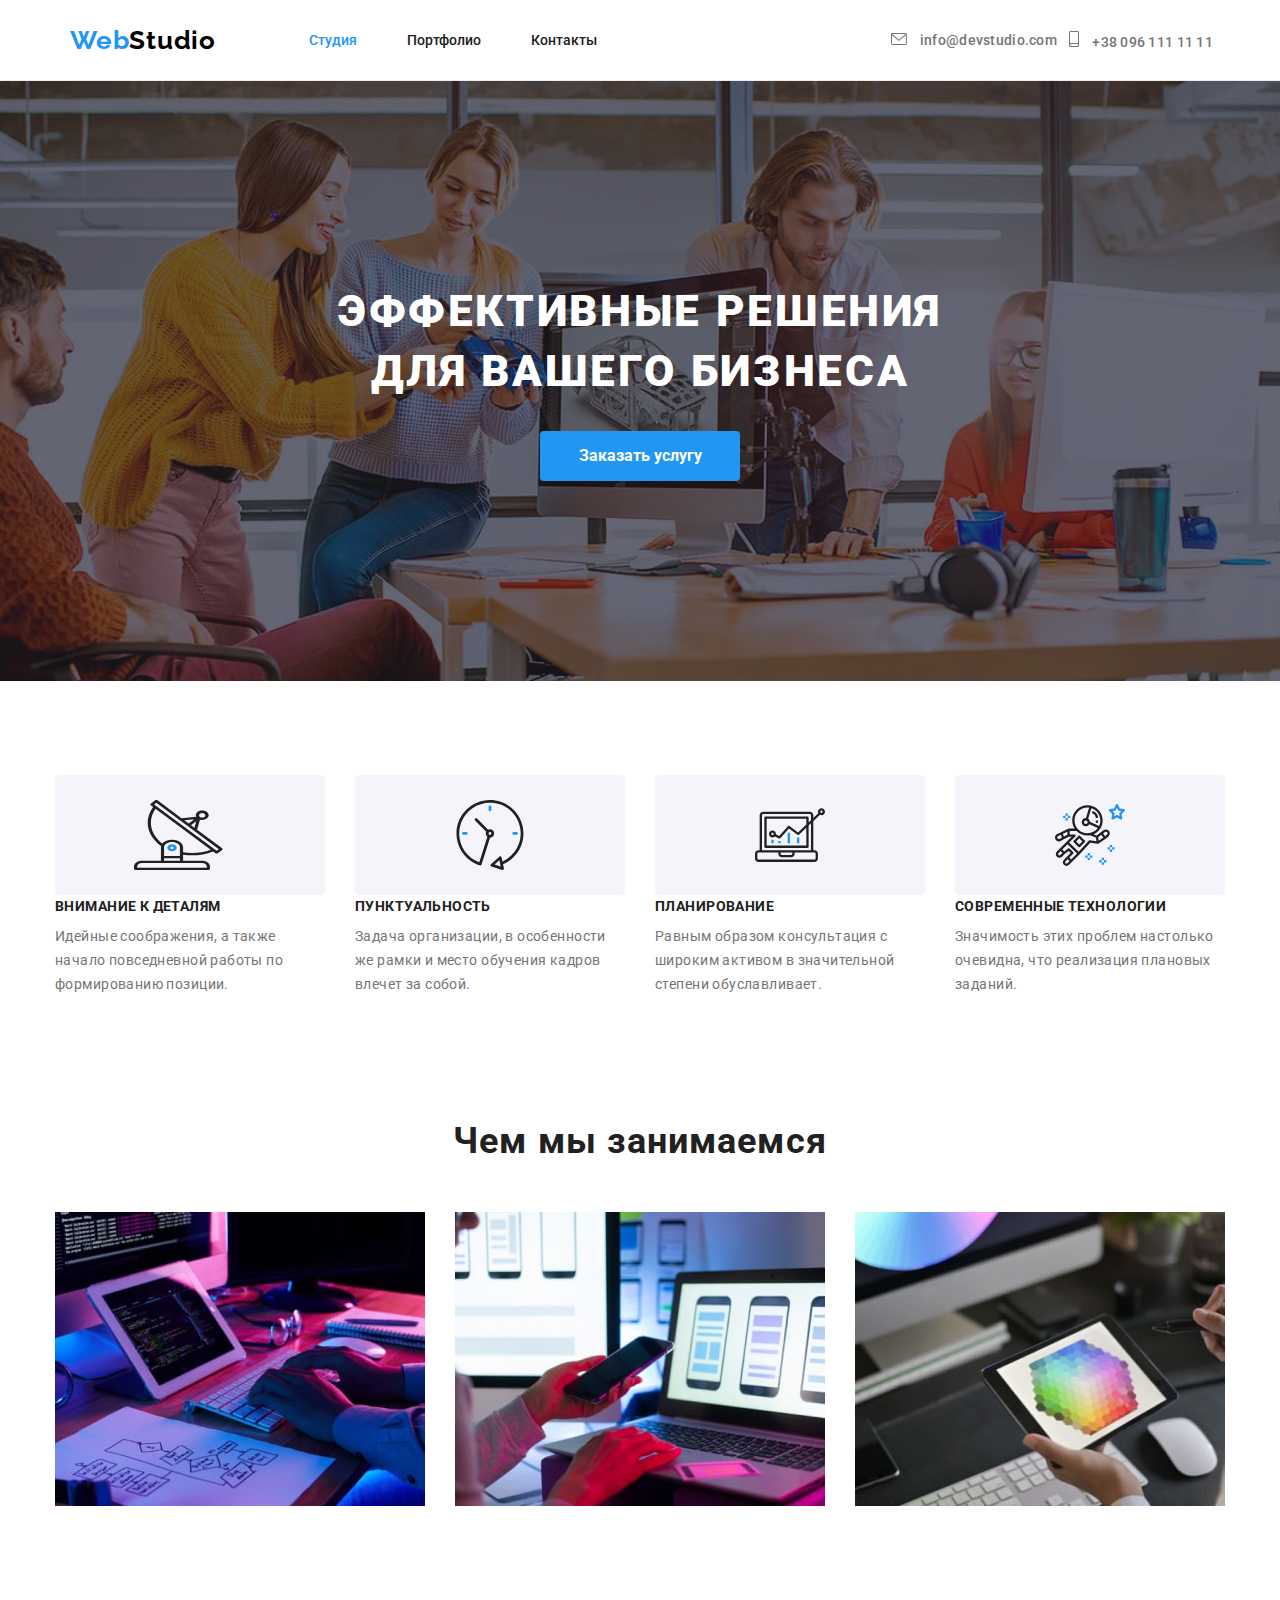
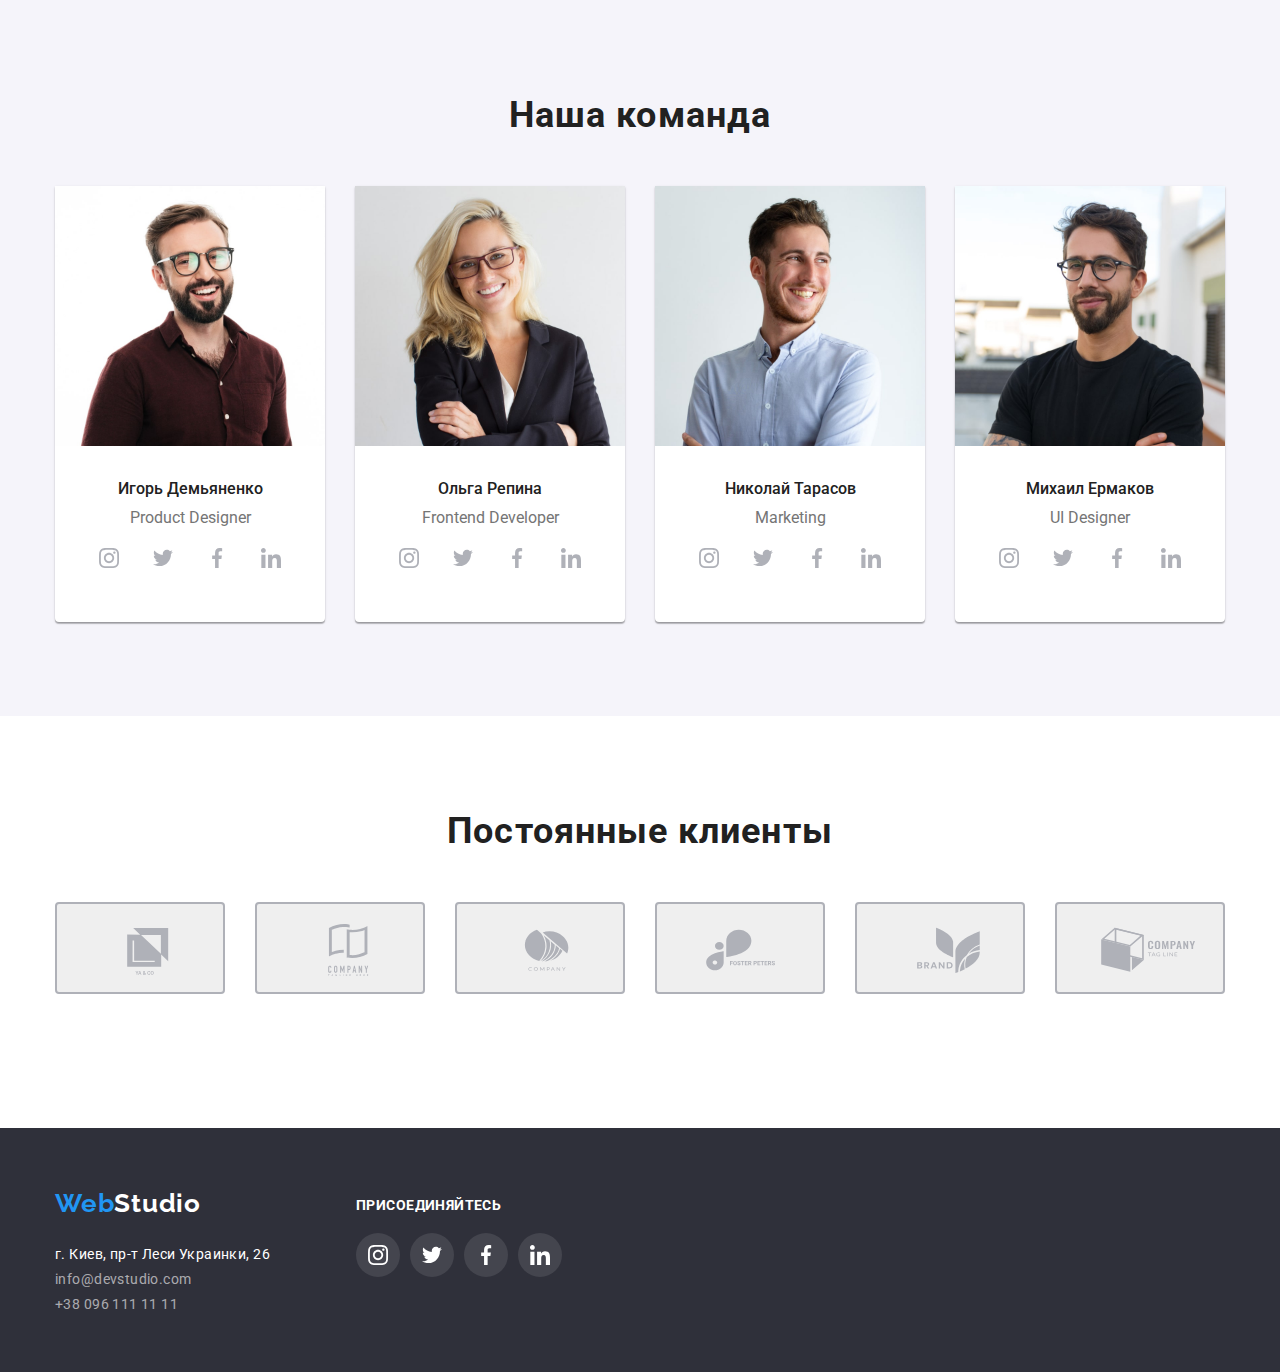
==== commit 3dc8549d: "BG" ====
--- a/index.html
+++ b/index.html
@@ -60,20 +60,20 @@
           </nav>
           <ul class="list adress">
             <li class="adress__li">
-              <div class="adress__logo-char">
+              <a class="link adress__link" href="mailto:info@devstudio.com">
                 <svg class="adress__logo-m">
                   <use xlink:href="./images/icons.svg#icon-envelope"></use>
                 </svg>
-                <a class="link adress__link" href="mailto:info@devstudio.com">info@devstudio.com</a>
-              </div>
+                info@devstudio.com</a
+              >
             </li>
             <li class="adress__li">
-              <div class="adress__logo-char">
+              <a class="link adress__link" href="tel:+380961111111">
                 <svg class="adress__logo-tel">
                   <use xlink:href="./images/icons.svg#icon-smartphone"></use>
                 </svg>
-                <a class="link adress__link" href="tel:+380961111111">+38 096 111 11 11</a>
-              </div>
+                +38 096 111 11 11</a
+              >
             </li>
           </ul>
         </div>
@@ -320,55 +320,53 @@
           </ul>
         </div>
       </section>
-      <section>
+      <section class="our-clents">
         <div class="container">
-          <div class="our-clents">
-            <h2 class="our-clents__main-header">Постоянные клиенты</h2>
-            <ul class="list our-clents__Button-list">
-              <li class="our-clents__Button-li">
-                <button type="button" class="button our-clents__button">
-                  <svg class="our-clents__logo">
-                    <use xlink:href="./images/icons.svg#icon-Client-1"></use>
-                  </svg>
-                </button>
-              </li>
-              <li class="our-clents__Button-li">
-                <button type="button" class="button our-clents__button">
-                  <svg class="our-clents__logo">
-                    <use xlink:href="./images/icons.svg#icon-Client-2"></use>
-                  </svg>
-                </button>
-              </li>
-              <li class="our-clents__Button-li">
-                <button type="button" class="button our-clents__button">
-                  <svg class="our-clents__logo">
-                    <use xlink:href="./images/icons.svg#icon-Client-3"></use>
-                  </svg>
-                </button>
-              </li>
-              <li class="our-clents__Button-li">
-                <button type="button" class="button our-clents__button">
-                  <svg class="our-clents__logo">
-                    <use xlink:href="./images/icons.svg#icon-Client-4"></use>
-                  </svg>
-                </button>
-              </li>
-              <li class="our-clents__Button-li">
-                <button type="button" class="button our-clents__button">
-                  <svg class="our-clents__logo">
-                    <use xlink:href="./images/icons.svg#icon-Client-5"></use>
-                  </svg>
-                </button>
-              </li>
-              <li class="our-clents__Button-li">
-                <button type="button" class="button our-clents__button">
-                  <svg class="our-clents__logo">
-                    <use xlink:href="./images/icons.svg#icon-Client-6"></use>
-                  </svg>
-                </button>
-              </li>
-            </ul>
-          </div>
+          <h2 class="our-clents__main-header">Постоянные клиенты</h2>
+          <ul class="list our-clents__Button-list">
+            <li class="our-clents__Button-li">
+              <button type="button" class="button our-clents__button">
+                <svg class="our-clents__logo">
+                  <use xlink:href="./images/icons.svg#icon-Client-1"></use>
+                </svg>
+              </button>
+            </li>
+            <li class="our-clents__Button-li">
+              <button type="button" class="button our-clents__button">
+                <svg class="our-clents__logo">
+                  <use xlink:href="./images/icons.svg#icon-Client-2"></use>
+                </svg>
+              </button>
+            </li>
+            <li class="our-clents__Button-li">
+              <button type="button" class="button our-clents__button">
+                <svg class="our-clents__logo">
+                  <use xlink:href="./images/icons.svg#icon-Client-3"></use>
+                </svg>
+              </button>
+            </li>
+            <li class="our-clents__Button-li">
+              <button type="button" class="button our-clents__button">
+                <svg class="our-clents__logo">
+                  <use xlink:href="./images/icons.svg#icon-Client-4"></use>
+                </svg>
+              </button>
+            </li>
+            <li class="our-clents__Button-li">
+              <button type="button" class="button our-clents__button">
+                <svg class="our-clents__logo">
+                  <use xlink:href="./images/icons.svg#icon-Client-5"></use>
+                </svg>
+              </button>
+            </li>
+            <li class="our-clents__Button-li">
+              <button type="button" class="button our-clents__button">
+                <svg class="our-clents__logo">
+                  <use xlink:href="./images/icons.svg#icon-Client-6"></use>
+                </svg>
+              </button>
+            </li>
+          </ul>
         </div>
       </section>
     </main>
--- a/css/styles.css
+++ b/css/styles.css
@@ -11,6 +11,7 @@
   --border-line: #ececec;
   --ico-color: #afb1b8;
   --social-links-foot_color: rgba(255, 255, 255, 0.1);
+  --card-border: #eeeeee;
 }
 html {
   box-sizing: border-box;
@@ -52,8 +53,7 @@
 
 .container {
   width: 1200px;
-  margin-left: auto;
-  margin-right: auto;
+  margin: 0 auto;
   padding-left: 15px;
   padding-right: 15px;
 }
@@ -107,6 +107,7 @@
   text-decoration: none;
   font-style: normal;
   margin-left: auto;
+  text-align: center;
 }
 
 .adress__li {
@@ -117,24 +118,21 @@
   color: var(--contact-links-color);
   font-weight: 500;
   letter-spacing: 0.02em;
-}
-.adress__logo-char {
-  display: flex;
   align-items: center;
 }
 
 .adress__logo-m {
   width: 16px;
   height: 12px;
-  fill: var(--contact-links-color);
-  margin-left: 10px;
+  fill: currentcolor;
+  margin-right: 10px;
 }
 
 .adress__logo-tel {
   width: 10px;
   height: 16px;
-  fill: var(--contact-links-color);
-  margin-left: 10px;
+  fill: currentcolor;
+  margin-right: 10px;
 }
 
 .adress__link:hover,
@@ -195,12 +193,15 @@
 
 .hero-ind {
   background-image: linear-gradient(rgba(47, 48, 58, 0.4), rgba(47, 48, 58, 0.4)),
-    url('/images/hero-min.jpg');
-  background-position: center;
-  background-size: 1600px;
+    url('../images/hero-min.jpg');
+  /* background-position: center; */
+  /* width: 1600px; */
+  /* background-size: 1600px; */
   text-align: center;
   padding-top: 200px;
   padding-bottom: 200px;
+  background-position: center;
+  background-repeat: no-repeat;
 }
 
 .hero-ind__header {
@@ -486,6 +487,8 @@
 .our-progects__button:focus {
   background: var(--focus-color);
   color: var(--button-txt-focus-col);
+  box-shadow: 0px 3px 1px rgba(0, 0, 0, 0.1), 0px 1px 2px rgba(0, 0, 0, 0.08),
+    0px 2px 2px rgba(0, 0, 0, 0.12);
 }
 
 /* our pr */
@@ -496,7 +499,6 @@
   margin-top: -30px;
   margin-left: -30px;
   flex-basis: calc((100% / 3) - 20px);
-  /* justify-content: space-between; */
 }
 
 .our-progects__img-li {
@@ -504,13 +506,20 @@
   height: 404px;
   margin-top: 30px;
   margin-left: 30px;
-}
-
-/* .our-progects__img {} */
+  border: 1px solid var(--card-border);
+  box-sizing: border-box;
+}
+
+.our-progects__img-li:hover {
+  box-shadow: 0px 1px 1px rgba(0, 0, 0, 0.12), 0px 4px 4px rgba(0, 0, 0, 0.06),
+    1px 4px 6px rgba(0, 0, 0, 0.16);
+}
+
+/* .our-progects__img {} card-img */
 
 .our-progects__Card-cont {
   padding-top: 20px;
-  padding-right: 24px;
+  padding-left: 24px;
   padding-bottom: 20px;
 }
 
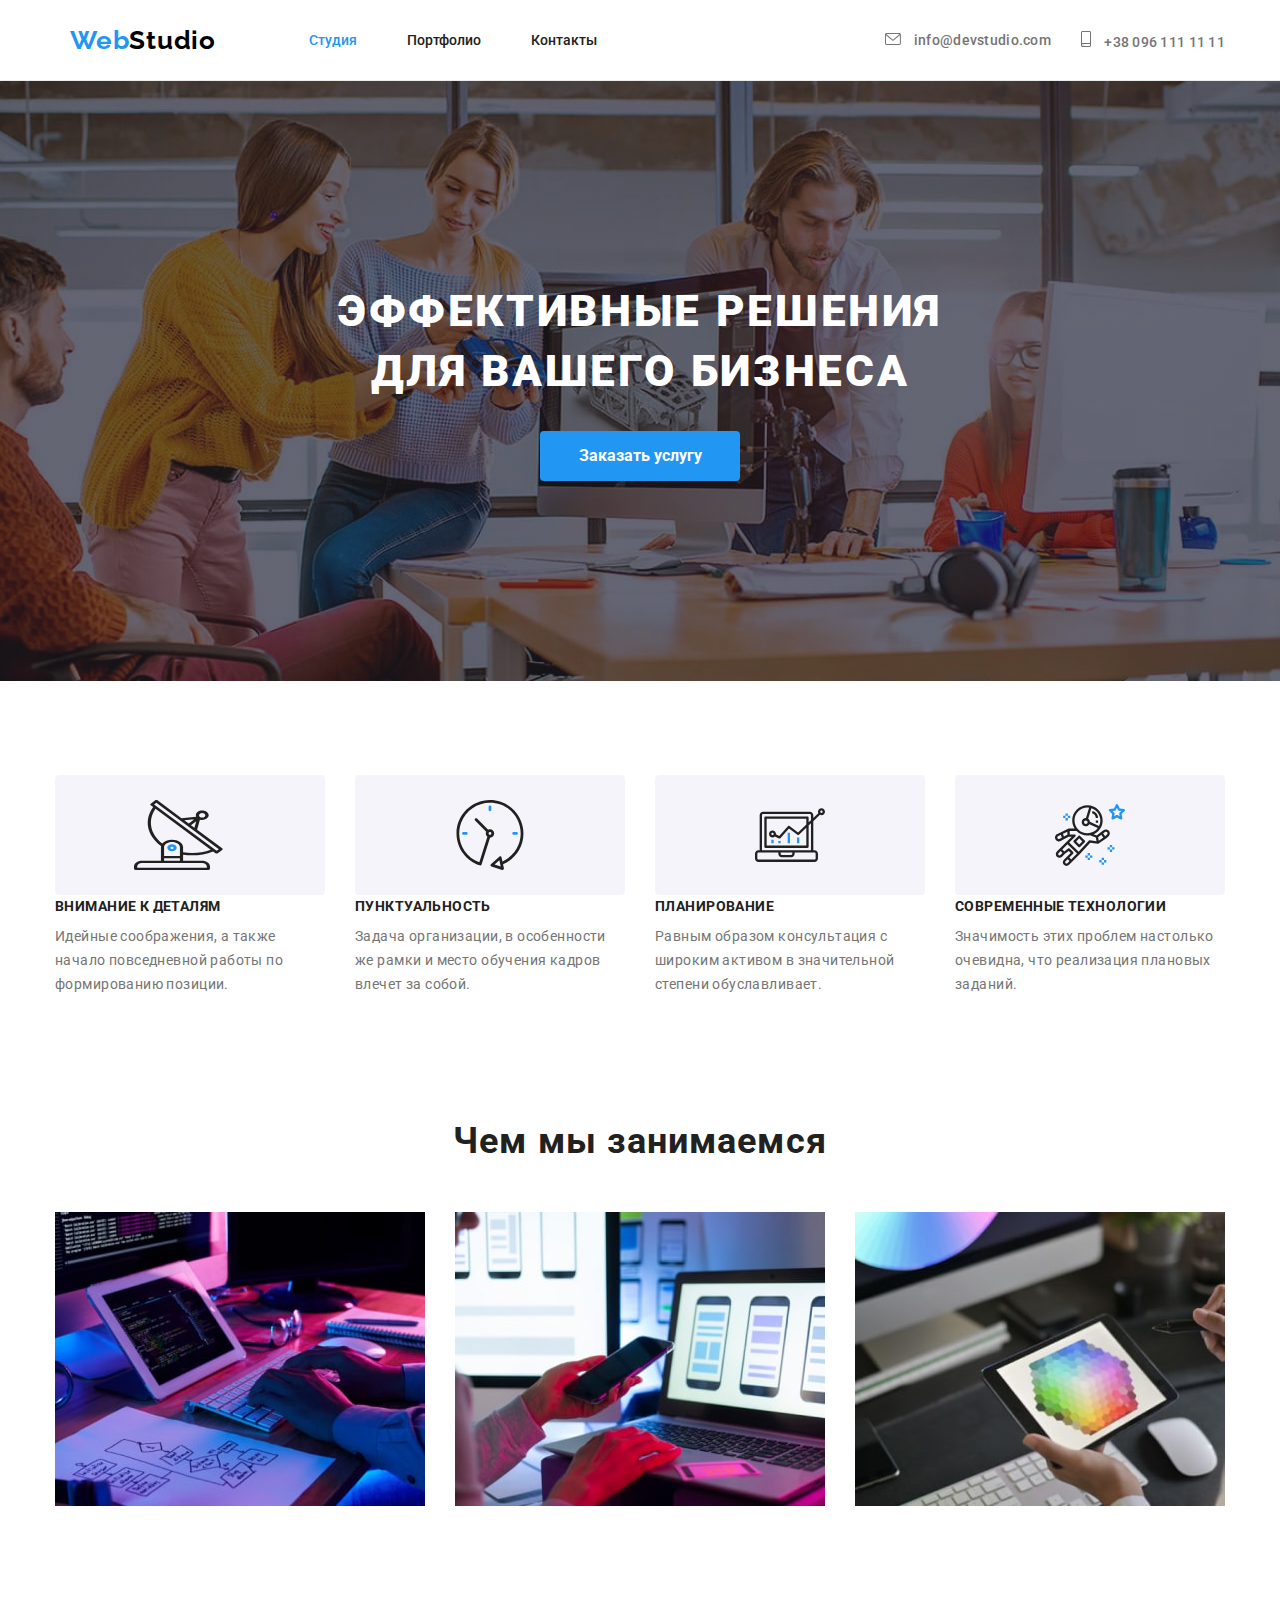
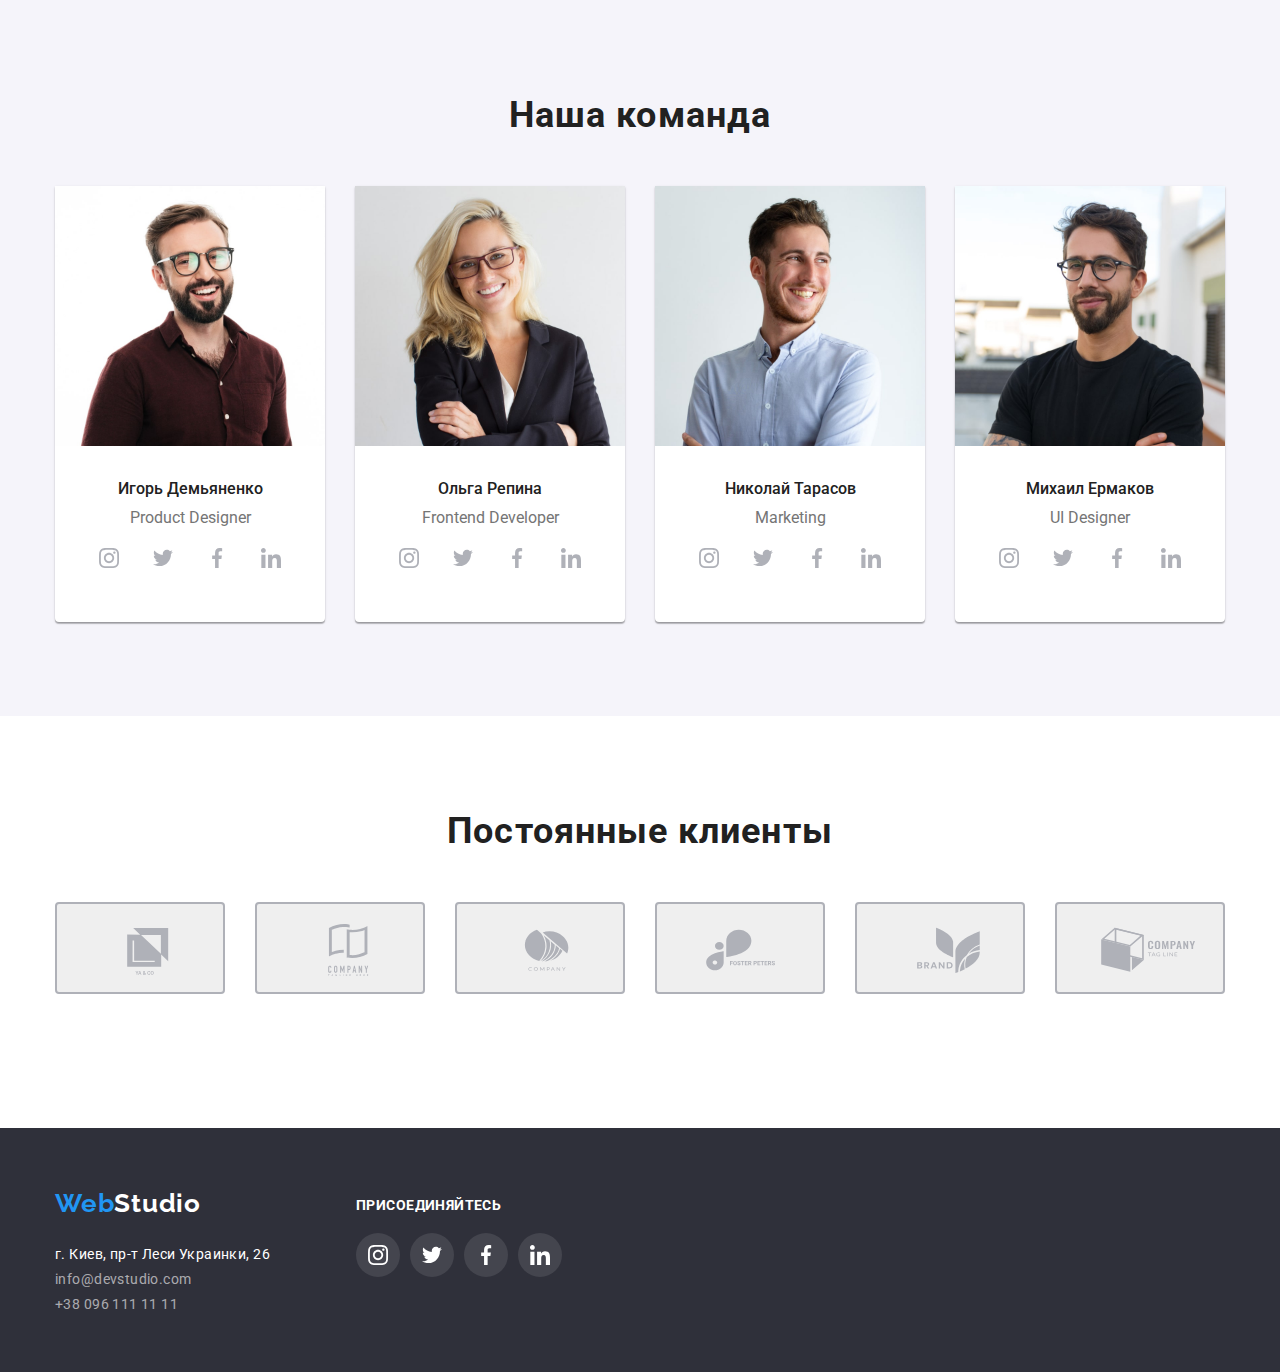
==== commit 68c078f9: "Update index.html" ====
--- a/index.html
+++ b/index.html
@@ -92,36 +92,44 @@
           <h2 hidden class="aboutus__main-header">Скрыто</h2>
           <ul class="list aboutus__list">
             <li class="aboutus__li">
-              <svg class="aboutus__logo">
-                <use xlink:href="./images/icons.svg#icon-Group-1"></use>
-              </svg>
+              <div>
+                <svg class="aboutus__logo">
+                  <use xlink:href="./images/icons.svg#icon-Group-1"></use>
+                </svg>
+              </div>
               <h3 class="aboutus__header">Внимание к деталям</h3>
               <p class="aboutus__txt">
                 Идейные соображения, а также начало повседневной работы по формированию позиции.
               </p>
             </li>
             <li class="aboutus__li">
-              <svg class="aboutus__logo">
-                <use xlink:href="./images/icons.svg#icon-Group-2"></use>
-              </svg>
+              <div>
+                <svg class="aboutus__logo">
+                  <use xlink:href="./images/icons.svg#icon-Group-2"></use>
+                </svg>
+              </div>
               <h3 class="aboutus__header">Пунктуальность</h3>
               <p class="aboutus__txt">
                 Задача организации, в особенности же рамки и место обучения кадров влечет за собой.
               </p>
             </li>
             <li class="aboutus__li">
-              <svg class="aboutus__logo">
-                <use xlink:href="./images/icons.svg#icon-Group-3"></use>
-              </svg>
+              <div>
+                <svg class="aboutus__logo">
+                  <use xlink:href="./images/icons.svg#icon-Group-3"></use>
+                </svg>
+              </div>
               <h3 class="aboutus__header">Планирование</h3>
               <p class="aboutus__txt">
                 Равным образом консультация с широким активом в значительной степени обуславливает.
               </p>
             </li>
             <li class="aboutus__li">
-              <svg class="aboutus__logo">
-                <use xlink:href="./images/icons.svg#icon-Group-4"></use>
-              </svg>
+              <div>
+                <svg class="aboutus__logo">
+                  <use xlink:href="./images/icons.svg#icon-Group-4"></use>
+                </svg>
+              </div>
               <h3 class="aboutus__header">Современные технологии</h3>
               <p class="aboutus__txt">
                 Значимость этих проблем настолько очевидна, что реализация плановых заданий.
--- a/css/styles.css
+++ b/css/styles.css
@@ -110,8 +110,8 @@
   text-align: center;
 }
 
-.adress__li {
-  margin-right: 12px;
+.adress__li:last-child {
+  margin-left: 30px;
 }
 
 .adress__link {
@@ -194,9 +194,10 @@
 .hero-ind {
   background-image: linear-gradient(rgba(47, 48, 58, 0.4), rgba(47, 48, 58, 0.4)),
     url('../images/hero-min.jpg');
-  /* background-position: center; */
   /* width: 1600px; */
-  /* background-size: 1600px; */
+  /* «C2» Фоновое изображение в блоке под хедером не 
+  растягивается шире своего оригинального размера 1600рх. */
+  background-size: 1600px;
   text-align: center;
   padding-top: 200px;
   padding-bottom: 200px;
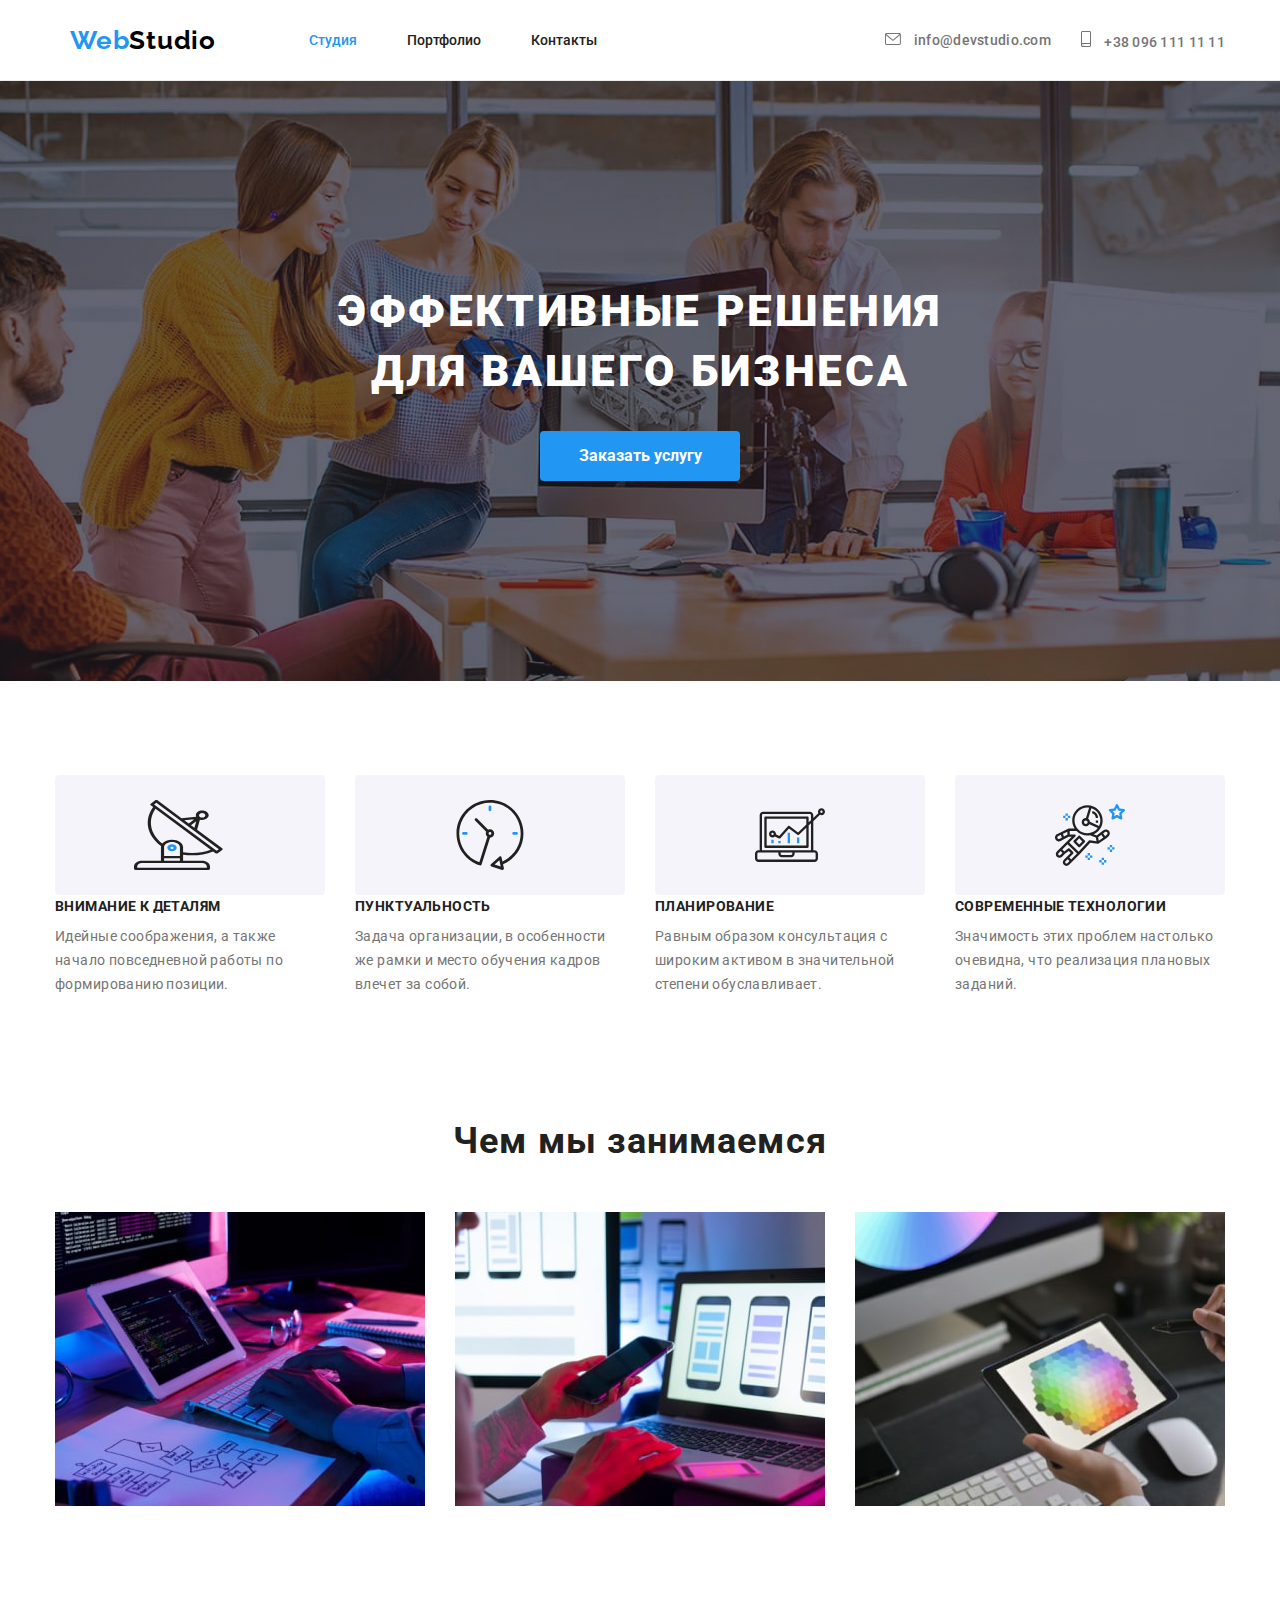
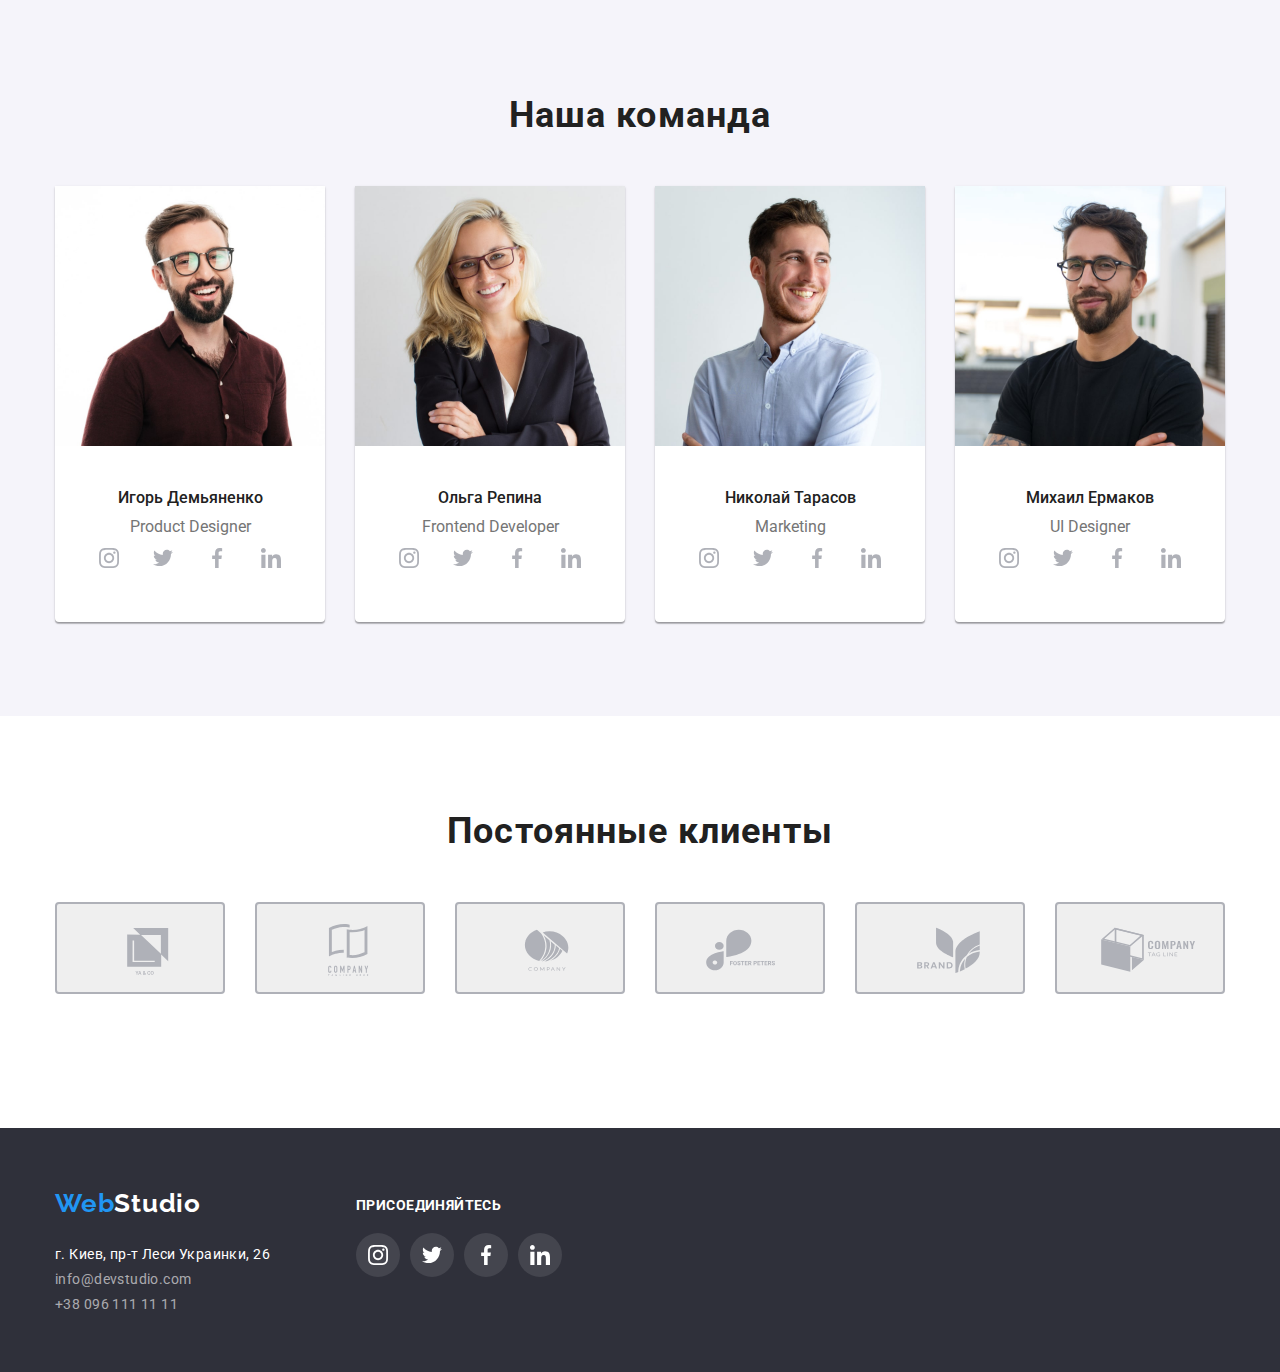
==== commit e5903bf2: "logo" ====
--- a/index.html
+++ b/index.html
@@ -179,46 +179,44 @@
           <ul class="list our-team__list">
             <li class="our-team__li">
               <img src="./images/img_1-min.jpg" alt="Игорь Демьяненко" width="270" height="260" />
-              <h3 class="our-team__header">Игорь Демьяненко</h3>
-              <p lang="en" class="our-team__txt">Product Designer</p>
               <div class="social-links">
+                <h3 class="our-team__header">Игорь Демьяненко</h3>
+                <p lang="en" class="our-team__txt">Product Designer</p>
                 <ul class="list social-links__Button-list">
                   <li class="social-links__Button-li">
-                    <button type="button" class="button social-links__button">
-                      <svg class="social-links__logo">
-                        <use xlink:href="./images/icons.svg#icon-ellipse-1"></use>
-                      </svg>
-                    </button>
-                  </li>
-                  <li class="social-links__Button-li">
-                    <button type="button" class="button social-links__button">
-                      <svg class="social-links__logo">
-                        <use xlink:href="./images/icons.svg#icon-ellipse-2"></use>
-                      </svg>
-                    </button>
-                  </li>
-                  <li class="social-links__Button-li">
-                    <button type="button" class="button social-links__button">
-                      <svg class="social-links__logo">
-                        <use xlink:href="./images/icons.svg#icon-ellipse-3"></use>
-                      </svg>
-                    </button>
-                  </li>
-                  <li class="social-links__Button-li">
-                    <button type="button" class="button social-links__button">
-                      <svg class="social-links__logo">
-                        <use xlink:href="./images/icons.svg#icon-ellipse-4"></use>
-                      </svg>
-                    </button>
+                    <a class="link social-links__button" href="httt">
+                      <svg class="social-links__logo">
+                        <use xlink:href="./images/icons.svg#icon-ellipse-1"></use></svg
+                    ></a>
+                  </li>
+                  <li class="social-links__Button-li">
+                    <a class="link social-links__button" href="httt">
+                      <svg class="social-links__logo">
+                        <use xlink:href="./images/icons.svg#icon-ellipse-2"></use></svg
+                    ></a>
+                  </li>
+                  <li class="social-links__Button-li">
+                    <a class="link social-links__button" href="httt">
+                      <svg class="social-links__logo">
+                        <use xlink:href="./images/icons.svg#icon-ellipse-3"></use></svg
+                    ></a>
+                  </li>
+                  <li class="social-links__Button-li">
+                    <a class="link social-links__button" href="httt">
+                      <svg class="social-links__logo">
+                        <use xlink:href="./images/icons.svg#icon-ellipse-4"></use></svg
+                    ></a>
                   </li>
                 </ul>
               </div>
             </li>
+
             <li class="our-team__li">
               <img src="./images/img_2-min.jpg" alt="Ольга Репина" width="270" height="260" />
-              <h3 class="our-team__header">Ольга Репина</h3>
-              <p lang="en" class="our-team__txt">Frontend Developer</p>
               <div class="social-links">
+                <h3 class="our-team__header">Ольга Репина</h3>
+                <p lang="en" class="our-team__txt">Frontend Developer</p>
+
                 <ul class="list social-links__Button-list">
                   <li class="social-links__Button-li">
                     <button type="button" class="button social-links__button">
@@ -251,11 +249,12 @@
                 </ul>
               </div>
             </li>
+
             <li class="our-team__li">
               <img src="./images/img_3-min.jpg" alt="Николай Тарасов" width="270" height="260" />
-              <h3 class="our-team__header">Николай Тарасов</h3>
-              <p lang="en" class="our-team__txt">Marketing</p>
               <div class="social-links">
+                <h3 class="our-team__header">Николай Тарасов</h3>
+                <p lang="en" class="our-team__txt">Marketing</p>
                 <ul class="list social-links__Button-list">
                   <li class="social-links__Button-li">
                     <button type="button" class="button social-links__button">
@@ -288,11 +287,12 @@
                 </ul>
               </div>
             </li>
+
             <li class="our-team__li">
               <img src="./images/img_4-min.jpg" alt="Михаил Ермаков" width="270" height="260" />
-              <h3 class="our-team__header">Михаил Ермаков</h3>
-              <p lang="en" class="our-team__txt">UI Designer</p>
               <div class="social-links">
+                <h3 class="our-team__header">Михаил Ермаков</h3>
+                <p lang="en" class="our-team__txt">UI Designer</p>
                 <ul class="list social-links__Button-list">
                   <li class="social-links__Button-li">
                     <button type="button" class="button social-links__button">
--- a/css/styles.css
+++ b/css/styles.css
@@ -84,7 +84,6 @@
   font-size: 16px;
   text-align: center;
   border-radius: 4px;
-  transition-duration: 0.4s;
 }
 
 .heder {
@@ -389,7 +388,6 @@
   width: 170px;
   height: 92px;
   fill: var(--ico-color);
-  transition-duration: 0.4s;
 }
 
 .our-clents__logo:hover {
@@ -415,6 +413,7 @@
 
 .social-links__Button-list {
   display: flex;
+  flex-direction: row;
   align-items: center;
   /* margin-bottom: 34px; */
 }
@@ -434,12 +433,12 @@
   width: 44px;
   height: 44px;
   fill: var(--ico-color);
-  transition-duration: 0.4s;
 }
 
 .social-links__logo:hover {
   fill: var(--button-txt-focus-col);
 }
+
 .social-links__button {
   width: 44px;
   height: 44px;
@@ -448,8 +447,8 @@
   background-color: var(--button-txt-focus-col);
 }
 
-.social-links__button:hover,
-.social-links__button:focus {
+.social-links__button:hover {
+  /* .social-links__button:focus { */
   background-color: var(--focus-color);
 }
 
@@ -661,7 +660,6 @@
   width: 44px;
   height: 44px;
   fill: var(--button-txt-focus-col);
-  transition-duration: 0.4s;
 }
 
 /* .social-links-foot__logo:hover {
